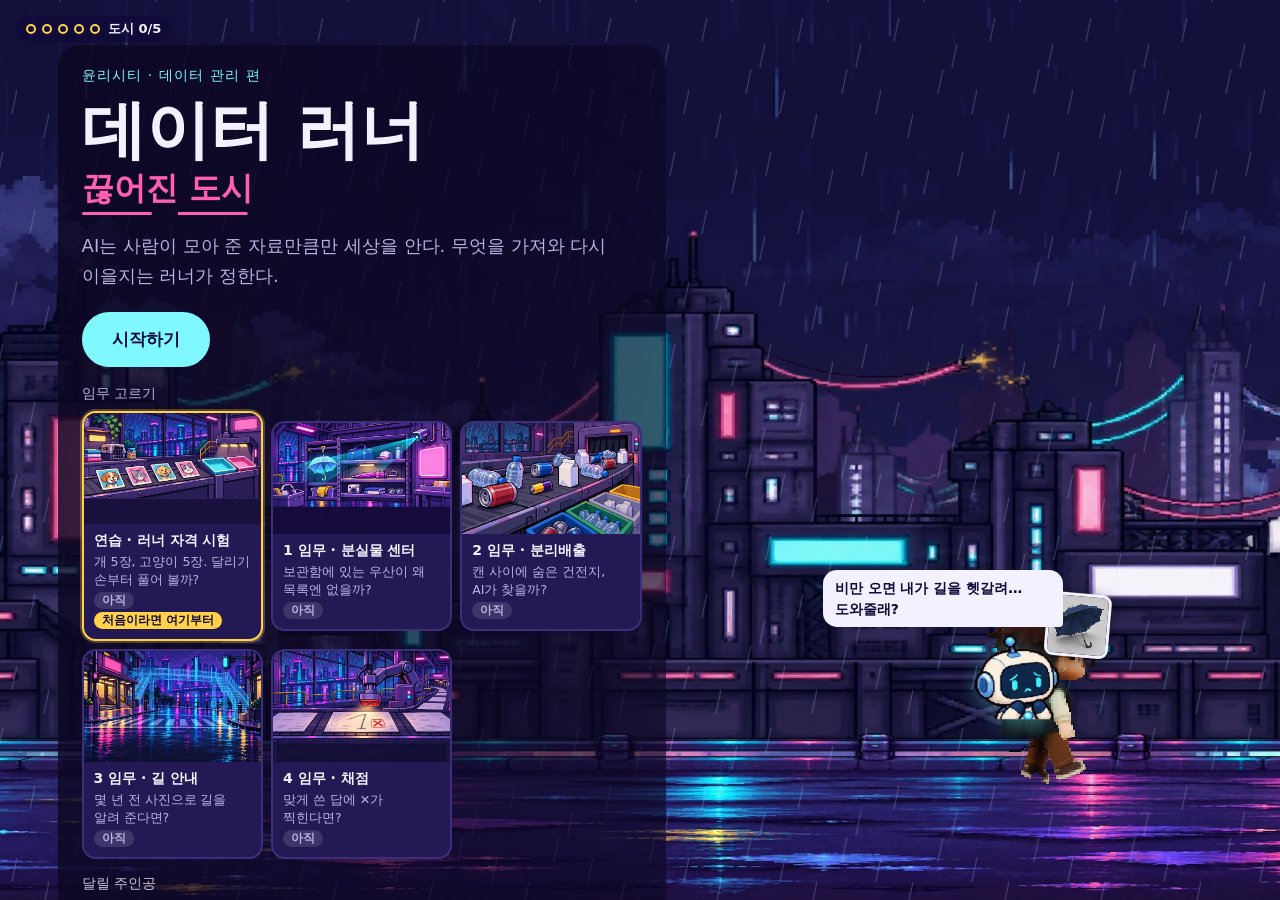
==== index.html @ 2fda1ab2 "update: 데이터 러너 4 임무를 낱말 손글씨 채점 AI로(데이터·알고리즘·인공지능·머신러닝, 최고 난이도, 무료 손글씨 글꼴 4종) Co-Authored-By: Claude " ====
<!doctype html>
<html lang="ko">
<head>
<meta charset="utf-8">
<meta name="viewport" content="width=device-width, initial-scale=1, viewport-fit=cover">
<title>데이터 러너: 끊어진 도시</title>
<meta name="description" content="AI 학습 데이터를 직접 골라 모으며 데이터 관리의 책임을 경험하는 3레인 러너 게임">
<meta property="og:type" content="website">
<meta property="og:title" content="데이터 러너: 끊어진 도시">
<meta property="og:description" content="비 오는 도시를 달리며 AI가 배울 사진을 고르고, 그 판단이 어떤 결과로 이어지는지 확인하는 러너 게임">
<meta property="og:url" content="https://jungbucks.github.io/ethicity-data/">
<meta property="og:image" content="https://jungbucks.github.io/ethicity-data/assets/title/og-image.jpg">
<meta property="og:image:width" content="1200">
<meta property="og:image:height" content="630">
<meta name="twitter:card" content="summary_large_image">
<meta name="twitter:title" content="데이터 러너: 끊어진 도시">
<meta name="twitter:image" content="https://jungbucks.github.io/ethicity-data/assets/title/og-image.jpg">
<link rel="stylesheet" href="css/hw-fonts.css">
<link rel="stylesheet" href="css/style.css">
</head>
<body>
<main id="app">
  <section id="screen-title" class="screen">
    <div id="title-scene" class="title-scene no-art" aria-hidden="true">
      <div class="tl-sky"></div>
      <div class="tl-layer tl-far"></div>
      <div class="tl-layer tl-mid"><i class="tl-spark" style="left:6.5%;top:31%"></i><i class="tl-spark" style="left:14%;top:24%"></i><i class="tl-spark" style="left:27%;top:34%"></i><i class="tl-spark" style="left:36%;top:27%"></i><i class="tl-spark" style="left:44%;top:33%"></i><i class="tl-spark" style="left:56.5%;top:31%"></i><i class="tl-spark" style="left:64%;top:24%"></i><i class="tl-spark" style="left:77%;top:34%"></i><i class="tl-spark" style="left:86%;top:27%"></i><i class="tl-spark" style="left:94%;top:33%"></i></div>
      <div class="tl-layer tl-road"></div>
      <div class="tl-rain"></div>
      <div class="tl-stage"><canvas id="title-runner" aria-hidden="true"></canvas></div>
      <div class="tl-cards"></div>
    </div>
    <div class="title-layout">
      <div class="title-wrap">
        <p class="title-kicker">윤리시티 · 데이터 관리 편</p>
        <h1>데이터 러너<span class="title-sub"><span class="title-glitch" data-text="끊어진 도시">끊어진 도시</span><i class="title-link" aria-hidden="true"></i></span></h1>
        <p class="title-lead">AI는 사람이 모아 준 자료만큼만 세상을 안다. 무엇을 가져와 다시 이을지는 러너가 정한다.</p>
        <div id="title-actions" class="actions"><button id="btn-start" class="btn btn-primary" type="button">시작하기</button></div>
        <p id="title-progress" class="title-progress" hidden></p>
        <div id="title-missions" class="title-missions" role="group" aria-label="임무 고르기"></div>
        <div id="hero-pick" class="hero-pick" role="group" aria-label="달릴 주인공"></div>
      </div>
      <div id="title-guide" class="title-guide"></div>
    </div>
  </section>
  <section id="screen-profile" class="screen" hidden></section>
  <section id="screen-story" class="screen" hidden></section>
  <section id="screen-briefing" class="screen" hidden></section>
  <section id="screen-run" class="screen" hidden>
    <div id="run-stage"></div>
    <div id="hud">
      <div id="hud-bag" class="hud-bag" aria-label="가방"><span class="hud-bag-icon" aria-hidden="true"></span><b>0/0</b></div>
      <div id="hud-hp" class="hud-hp" role="img" aria-label="HP"></div>
      <div id="hud-progress" class="hud-progress" aria-hidden="true"><i></i></div>
      <button id="btn-mute" class="hud-btn" type="button" aria-label="효과음 끄기">♪</button>
      <button id="btn-pause" class="hud-btn" type="button" aria-label="일시정지">❚❚</button>
    </div>
    <p id="run-hint" class="run-hint" hidden></p>
  </section>
  <section id="screen-inspect" class="screen" hidden></section>
  <section id="screen-supervisor" class="screen" hidden></section>
  <section id="screen-conveyor" class="screen" hidden></section>
  <section id="screen-guide" class="screen" hidden></section>
  <section id="screen-grade" class="screen" hidden></section>
  <section id="screen-result" class="screen" hidden></section>
  <section id="screen-prep" class="screen" hidden></section>
  <section id="screen-knockout" class="screen" hidden></section>
  <section id="screen-city" class="screen" hidden></section>
  <section id="screen-chapter" class="screen" hidden></section>
  <section id="screen-outro" class="screen" hidden></section>
  <div id="run-fade" class="run-fade" hidden><b role="status"></b></div>
</main>
<script src="vendor/three.min.js"></script>
<script src="js/config.js"></script>
<script src="js/rng.js"></script>
<script src="missions/cast.js"></script>
<script src="missions/tutorial.js"></script>
<script src="missions/m1.js"></script>
<script src="missions/legacy-flood.js"></script>
<script src="missions/m2.js"></script>
<script src="missions/m3.js"></script>
<script src="missions/m4.js"></script>
<script src="missions/prologue.js"></script>
<script src="js/josa.js"></script>
<script src="js/cards.js"></script>
<script src="js/privacy.js"></script>
<script src="js/judge.js"></script>
<script src="js/result-line.js"></script>
<script src="js/conveyor.js"></script>
<script src="js/showdown.js"></script>
<script src="js/stream.js"></script>
<script src="js/catch.js"></script>
<script src="js/input.js"></script>
<script src="js/cardart.js"></script>
<script src="js/save.js"></script>
<script src="js/sfx.js"></script>
<script src="js/bgm.js"></script>
<script src="assets/models/hero-onyu.js"></script>
<script src="assets/models/hero-daon.js"></script>
<script src="js/hero-model.js"></script>
<script src="js/title-scene.js"></script>
<script src="js/bridge-look.js"></script>
<script src="js/run-world.js"></script>
<script src="js/run-scenery.js"></script>
<script src="js/run-feedback.js"></script>
<script src="js/run3d.js"></script>
<script src="js/ui-story.js"></script>
<script src="js/ui-common.js"></script>
<script src="js/ui-inspect.js"></script>
<script src="js/ui-exam.js"></script>
<script src="js/ui-result.js"></script>
<script src="js/ui-conveyor.js"></script>
<script src="js/ui-guide.js"></script>
<script src="js/ui-grade.js"></script>
<script src="js/city-look.js"></script>
<script src="js/ui-city.js"></script>
<script src="js/ui-chapter.js"></script>
<script src="js/ui-shell.js"></script>
<script src="js/app.js"></script>
</body>
</html>
---- css/hw-fonts.css ----
/*
 * 4 임무 손글씨 글꼴 — 낱말(데이터·알고리즘·인공지능·머신러닝)과 영문 글자만 남긴 부분 글꼴(woff2, base64).
 * file://로 더블클릭해 열어도 읽히도록 글꼴 파일을 따로 두지 않고 여기에 넣었다. 라이선스: assets/fonts/OFL.txt
 * 남긴 글자: 데이터알고리즘인공지능머신러닝 datAI
 * 만드는 법: 저장소 밖 임시 폴더에서 npm subset-font(README "글꼴" 참고). 원본 글꼴 파일은 저장소에 두지 않는다.
 */
/* Poor Story (YoonDesign Inc., SIL OFL 1.1) — 반듯한 글씨 */
@font-face { font-family: 'HW Neat'; font-style: normal; font-weight: 400; font-display: block; src: url([data-uri]) format('woff2'); }
/* Gamja Flower (YoonDesign Inc., SIL OFL 1.1) — 둥근 아이 글씨 */
@font-face { font-family: 'HW Round'; font-style: normal; font-weight: 400; font-display: block; src: url([data-uri]) format('woff2'); }
/* East Sea Dokdo (YoonDesign Inc., SIL OFL 1.1) — 흘림 */
@font-face { font-family: 'HW Quick'; font-style: normal; font-weight: 400; font-display: block; src: url([data-uri]) format('woff2'); }
/* Dokdo (FONTRIX, SIL OFL 1.1) — 아주 흘린 굵은 글씨 */
@font-face { font-family: 'HW Bold'; font-style: normal; font-weight: 400; font-display: block; src: url([data-uri]) format('woff2'); }
---- css/style.css ----
/* 데이터 세계 — 밝은 네온 레트로(남보라 바탕 · 시안/분홍 네온). 외부 폰트 없음(file:// 오프라인). */
:root {
  --bg: #120c2e;
  --bg-2: #1c1446;
  --panel: #231a55;
  --line: #3b2f7a;
  --ink: #f4f1ff;
  --ink-2: #b9b2e0;
  --cyan: #7ff9ff;
  --pink: #ff5fb0;
  --yellow: #ffd24a;
  --danger: #ff5f6d;
  --ok: #5be3a1;
  --r: 14px;
  --font: "Pretendard", "Apple SD Gothic Neo", "Malgun Gothic", "Noto Sans KR", system-ui, sans-serif;
}
* { box-sizing: border-box; }
html, body { margin: 0; height: 100%; overscroll-behavior: none; background: var(--bg); color: var(--ink); font-family: var(--font); }
body { overflow: hidden; word-break: keep-all; }
#app { position: fixed; inset: 0; }
.screen { position: absolute; inset: 0; overflow: auto; }
.screen[hidden] { display: none !important; }

.btn { font: inherit; font-weight: 700; font-size: 17px; border-radius: 999px; padding: 14px 28px; border: 2px solid var(--cyan); background: transparent; color: var(--ink); cursor: pointer; }
.btn:focus-visible { outline: 3px solid var(--yellow); outline-offset: 3px; }
.btn-primary { background: var(--cyan); color: #10093a; border-color: var(--cyan); }
.btn:disabled { opacity: .4; cursor: not-allowed; }

/* 타이틀 */
#screen-title { display: grid; place-items: center; background:
  linear-gradient(180deg, #2a1a6e 0%, var(--bg) 60%),
  var(--bg); }
.title-wrap { max-width: 34rem; padding: 32px 20px; }
.title-kicker { color: var(--cyan); letter-spacing: .08em; font-size: 14px; margin: 0 0 12px; }
.title-wrap h1 { font-size: clamp(40px, 9vw, 64px); line-height: 1.05; margin: 0 0 16px; }
.title-wrap h1 span { display: block; font-size: .5em; color: var(--pink); margin-top: 8px; }
.title-lead { color: var(--ink-2); font-size: 18px; line-height: 1.7; margin: 0 0 32px; }

/* 달리기 */
#screen-run { overflow: hidden; background: var(--bg); touch-action: none; }
#run-stage { position: absolute; inset: 0; touch-action: none; background:
  radial-gradient(ellipse 60% 30% at 50% 42%, rgba(255,95,176,.45), transparent 70%),
  linear-gradient(180deg, #0d0828 0%, #2a1a6e 40%, #120c2e 60%); }
#run-stage canvas { display: block; width: 100%; height: 100%; }
/* 빛의 다리(js/run-world.js): 캔버스 뒤 CSS 층 — 하늘·지평선 도시(밑변 = --rw-horizon)·색조·비. 지평선 아래 = 다리 아래 도시의 어둠(바탕) */
#run-stage.rw-on { isolation: isolate; --rw-horizon: 40%; }
#run-stage.rw-on.rw-night { background: linear-gradient(180deg, #120c2e 0%, #1a1040 40%, #0e0926 62%, #0a071c 100%); }
#run-stage.rw-on.rw-day { background: linear-gradient(180deg, #8fc8e8 0%, #cfe4ef 40%, #a9bccb 62%, #7d8fa3 100%); }
.rw-layer { position: absolute; left: 0; z-index: -1; pointer-events: none; }
.rw-layer[hidden] { display: none; }
.rw-sky { top: 0; right: 0; height: calc(var(--rw-horizon) + 2px); background: center bottom / cover no-repeat; }
.rw-far, .rw-mid { width: 400%; background-repeat: repeat-x; background-size: auto 100%; will-change: transform; }
.rw-far { top: calc(var(--rw-horizon) - 30vh); height: 30vh; opacity: .85; }
.rw-mid { top: calc(var(--rw-horizon) - 27vh); height: 27vh; }
.rw-tint { inset: 0; }
.rw-rain { inset: -192px 0 0 -96px; animation: rw-rain .5s linear infinite; background-image: url("data:image/svg+xml,%3Csvg xmlns='http://www.w3.org/2000/svg' width='96' height='192'%3E%3Cg stroke='%23bcd4ff' stroke-opacity='.22' stroke-width='1.2'%3E%3Cpath d='M12 8l-5 24M44 66l-5 24M74 26l-5 24M88 118l-5 24M26 138l-5 24M58 162l-5 24M6 92l-5 24'/%3E%3C/g%3E%3C/svg%3E"); }
@keyframes rw-rain { to { transform: translate(-48px, 192px); } }
.rw-still .rw-rain { animation: none; }
@media (prefers-reduced-motion: reduce) { .rw-rain { animation: none; } }
#hud { position: absolute; left: 16px; right: 16px; top: 16px; display: flex; gap: 12px; align-items: center; pointer-events: none; }
.hud-bag { pointer-events: none; display: flex; align-items: center; gap: 8px; background: rgba(18,12,46,.7); border: 2px solid var(--cyan); border-radius: 999px; padding: 6px 14px; font-size: 20px; }
.hud-bag-icon { width: 20px; height: 18px; border: 3px solid var(--cyan); border-radius: 4px 4px 7px 7px; }
.hud-bag.full { border-color: var(--pink); }
.hud-bag.bump { animation: bump .25s ease-out; }
@keyframes bump { 40% { transform: scale(1.18); } }
.hud-progress { flex: 1; height: 8px; border-radius: 4px; background: rgba(255,255,255,.15); overflow: hidden; }
.hud-progress i { display: block; height: 100%; width: 0; background: var(--cyan); }
.hud-btn { pointer-events: auto; font: inherit; font-size: 18px; width: 40px; height: 40px; border-radius: 50%; border: 2px solid var(--ink-2); background: rgba(18,12,46,.7); color: var(--ink); cursor: pointer; }
.hud-btn[aria-pressed="true"] { opacity: .5; text-decoration: line-through; }
/* 일시정지 메뉴의 배경음악 켬/끔(js/bgm.js) */
.opt-toggle { display: flex; align-items: center; gap: 10px; min-height: 44px; margin: 4px 0 8px; cursor: pointer; font-weight: 600; }
.opt-toggle input { width: 22px; height: 22px; margin: 0; accent-color: var(--cyan); cursor: pointer; }
.run-hint { position: absolute; left: 50%; bottom: 24px; transform: translateX(-50%); margin: 0; background: rgba(18,12,46,.8); border: 1px solid var(--line); border-radius: 999px; padding: 10px 18px; font-size: 16px; white-space: nowrap; }

@media (prefers-reduced-motion: reduce) { .hud-bag.bump { animation: none; } }

/* 공통 페이지(브리핑·검수·결과·마무리) */
.screen:not(#screen-run):not(#screen-title) { background: linear-gradient(180deg, #1c1446 0%, var(--bg) 70%); }
.page { max-width: 46rem; margin: 0 auto; padding: 32px 16px 48px; line-height: 1.7; }
.page h2 { font-size: 22px; margin: 32px 0 16px; }
.kicker { color: var(--cyan); font-size: 14px; letter-spacing: .06em; margin: 0 0 16px; }
.lead { font-size: 18px; color: var(--ink); }
.note { color: var(--ink-2); font-size: 16px; }
.missing { border-left: 3px solid var(--pink); padding: 4px 0 4px 12px; margin: 12px 0; color: var(--ink); }
.actions { display: flex; gap: 12px; flex-wrap: wrap; margin-top: 32px; }
.btn-ghost { border-color: var(--line); color: var(--ink-2); padding: 10px 18px; font-size: 15px; }
.portrait { flex: none; }
.line { display: flex; gap: 12px; align-items: flex-start; margin: 16px 0; }
.line-body b { font-size: 15px; }
.line-body p { margin: 2px 0 0; font-size: 17px; }

/* 대화창 */
#screen-story { display: flex; align-items: flex-end; justify-content: center; padding: 16px; }
.skip { position: absolute; top: 16px; right: 16px; }
.dialog { width: 100%; max-width: 44rem; display: flex; gap: 16px; align-items: flex-start; background: var(--panel); border: 2px solid var(--line); border-radius: 22px; padding: 20px; margin-bottom: 8vh; cursor: pointer; }
.dialog-body { flex: 1; min-width: 0; }
.dialog-name { font-size: 16px; }
.dialog-text { font-size: 19px; line-height: 1.7; margin: 4px 0 8px; }
.dialog-hint { font-size: 13px; color: var(--ink-2); }
/* 대화 장면 그림(대사 줄 bg) — 인물이 오른쪽에 있는 그림 기준: 오른쪽을 남기고 잘라 폰에서도 인물이 보인다.
   넓은 화면에선 대화창을 그림의 빈 왼쪽으로 */
.story-bg { position: absolute; inset: 0; width: 100%; height: 100%; object-fit: cover; object-position: 90% 50%; opacity: 0; transition: opacity .6s ease; pointer-events: none; }
.story-bg.on { opacity: 1; }
#screen-story.has-bg .dialog { position: relative; z-index: 1; box-shadow: 0 8px 28px rgba(0, 0, 0, .45); }
#screen-story .skip { z-index: 2; }
#screen-story.has-bg .skip { background: rgba(16, 9, 58, .78); }
@media (min-width: 900px) { #screen-story.has-bg { justify-content: flex-start; } #screen-story.has-bg .dialog { max-width: min(44rem, 42vw); margin-left: 2vw; } }
@media (prefers-reduced-motion: reduce) { .story-bg { transition: none; } }

/* 브리핑 장면 */
.brief-scenes { display: grid; grid-template-columns: repeat(auto-fill, minmax(min(100%, 200px), 1fr)); gap: 16px; align-items: start; }
.brief-scene { margin: 0; background: var(--panel); border-radius: var(--r); padding: 8px; }
.brief-scene img { display: block; width: 100%; border-radius: 6px; }
/* 4 임무 브리핑 답안 샘플(낱말판) — 375px에서 2×2, 넓으면 4칸 */
.brief-samples { display: grid; grid-template-columns: repeat(4, minmax(0, 1fr)); gap: 10px; }
.brief-sample { margin: 0; }
.brief-sample img { display: block; width: 100%; aspect-ratio: 1; border-radius: 8px; }
.brief-sample figcaption { font-size: 14px; text-align: center; padding-top: 4px; color: var(--muted, #c9c3e8); }
@media (max-width: 640px) { .brief-samples { grid-template-columns: repeat(2, minmax(0, 1fr)); } }
.brief-scene figcaption { font-size: 16px; padding: 8px 4px 2px; }
.brief-scene[data-emphasis="low"] { opacity: .72; transform: scale(.88); transform-origin: top left; }
.brief-scene[data-emphasis="low"] figcaption { font-size: 14px; color: var(--ink-2); }

.result-art { display: block; width: 100%; max-width: 30rem; border-radius: var(--r); }

/* 검수 · 보충 준비 */
.notice { background: rgba(255,95,176,.14); border: 1px solid var(--pink); border-radius: 12px; padding: 10px 14px; }
.notice[hidden] { display: none; }
.bag-grid[hidden] { display: none; }
.btn-prep-all { margin: 12px 0; }
.notice.notice-ok { background: rgba(91,227,161,.12); border-color: var(--ok); } /* 보충 출발 가능(플레이테스트 7) */
.bag-grid { display: grid; grid-template-columns: repeat(auto-fill, minmax(96px, 1fr)); gap: 10px; }
.bag-card { position: relative; background: var(--panel); border: 2px solid var(--line); border-radius: 12px; padding: 6px; }
.bag-card.ambiguous { border-color: var(--pink); }
.bag-card.undecided { box-shadow: 0 0 0 3px rgba(255,95,176,.35); }
.bag-open { display: block; width: 100%; padding: 0; border: 0; background: none; color: inherit; font: inherit; cursor: pointer; }
.bag-open > img { display: block; width: 100%; image-rendering: pixelated; border-radius: 6px; }
.bag-icons { display: flex; gap: 4px; margin-top: 4px; }
.bag-icons img { width: 22px; height: 22px; }
.bag-state { display: block; font-size: 12px; color: var(--pink); margin-top: 2px; }
.btn-remove { margin-top: 6px; width: 100%; font: inherit; font-size: 13px; padding: 4px; border-radius: 8px; border: 1px solid var(--line); background: transparent; color: var(--ink-2); cursor: pointer; }
.btn-remove:hover { color: var(--ink); border-color: var(--ink-2); }
.scene-sum { margin: 0 0 16px; }
.scene-sum h3 { font-size: 16px; margin: 0 0 8px; color: var(--ink-2); }
.scene-thumbs { display: flex; flex-wrap: wrap; gap: 4px; min-height: 40px; }
.scene-thumbs img { width: 40px; height: 40px; image-rendering: pixelated; border-radius: 4px; }
.scene-thumbs .empty { color: var(--ink-2); font-size: 14px; }
.zoom { position: fixed; inset: 0; z-index: 10; background: rgba(8,5,24,.8); display: grid; place-items: center; padding: 16px; overflow: auto; }
.zoom-panel { background: var(--bg-2); border: 2px solid var(--cyan); border-radius: 20px; padding: 16px; width: min(100%, 40rem); max-height: 100%; overflow: auto; }
.zoom-art { display: block; width: 100%; max-width: 22rem; border-radius: 10px; margin: 10px auto 0; } /* 가운데(플레이테스트 5) */
.zoom-head { display: flex; align-items: center; justify-content: space-between; gap: 10px; }
.zoom-head .zoom-label { margin: 0; min-width: 0; }
.zoom-close { flex: none; }
.zoom-panel h3 { font-size: 16px; margin: 16px 0 8px; }
.clues { display: grid; grid-template-columns: repeat(auto-fill, minmax(140px, 1fr)); gap: 10px; }
.clue { margin: 0; }
.clue img { display: block; width: 100%; border-radius: 8px; }
.clue figcaption { font-size: 14px; margin-top: 4px; }
.labels { display: flex; flex-wrap: wrap; gap: 8px; }
.btn-label { padding: 8px 14px; font-size: 15px; border-color: var(--line); }
.btn-label[aria-pressed="true"] { background: var(--pink); border-color: var(--pink); color: #10093a; }
.page-center { min-height: 100%; display: flex; flex-direction: column; justify-content: center; }
.failed { padding-left: 20px; }

/* 결과 */
.chip { display: inline-block; border-radius: 999px; padding: 4px 14px; font-weight: 700; font-size: 15px; margin: 16px 0 0; }
.chip-ok { background: var(--ok); color: #0b2a1c; }
.chip-warn { background: #ff9f5a; color: #3a1a00; }
.chip-danger { background: var(--danger); color: #2a0008; }

/* 프롤로그: 러너 프로필 + 독백 */
.prologue { min-height: 100%; display: flex; flex-direction: column; justify-content: center; padding-top: 72px; }
.profile-card { display: flex; gap: 20px; align-items: center; background: var(--panel); border: 2px solid var(--yellow); border-radius: 24px; padding: 20px; }
.profile-body .kicker { margin-bottom: 8px; color: var(--yellow); }
.profile-body dl { margin: 0; font-size: 16px; }
.profile-row { display: grid; grid-template-columns: 7em 1fr; gap: 12px; padding: 2px 0; }
.profile-body dt { color: var(--ink-2); }
.profile-body dd { margin: 0; font-weight: 700; }
.mono { margin-top: 28px; cursor: pointer; min-height: 12rem; }
.mono-line { font-size: 20px; font-style: italic; line-height: 1.7; margin: 0 0 10px; animation: mono-in .45s ease-out; }
.mono-line.past { color: var(--ink-2); font-size: 17px; }
@keyframes mono-in { from { opacity: 0; transform: translateY(8px); } }
@media (prefers-reduced-motion: reduce) { .mono-line { animation: none; } }
@media (max-width: 420px) { .profile-card { flex-direction: column; align-items: flex-start; } }

/* HP 하트(불꽃) */
.hud-hp { display: flex; gap: 4px; }
.hud-hp .heart { width: 22px; height: 20px; background: rgba(255,255,255,.18);
  clip-path: path('M11 19 L2 9.5 A5 5 0 0 1 11 3.5 A5 5 0 0 1 20 9.5 Z'); }
.hud-hp .heart.on { background: var(--pink); }

/* ---------- P2·P3·P4: 카드 라벨·개수·도움말·일시정지·되돌리기 ---------- */
.bag-label { display: block; font-size: 12px; line-height: 1.35; color: var(--ink); margin-top: 3px; word-break: keep-all; }
.badge-new { position: absolute; top: 4px; left: 4px; font-size: 11px; font-weight: 800; padding: 1px 6px; border-radius: 999px; background: var(--yellow); color: #10093a; }
.bag-card.is-new { border-color: var(--yellow); }
.combo-list, .kind-list, .legend { list-style: none; padding: 0; margin: 0 0 8px; display: grid; gap: 6px; }
.combo, .kind { display: flex; align-items: center; gap: 8px; flex-wrap: wrap; font-size: 14px; }
.combo .bag-icons, .kind .bag-icons, .legend .bag-icons { margin: 0; }
.combo-count { margin-left: auto; font-variant-numeric: tabular-nums; }
.combo.short .combo-count { color: var(--pink); }
.kind .btn-small { margin-left: 4px; }
.missing-count { margin: -4px 0 10px; font-size: 14px; color: var(--ink-2); font-variant-numeric: tabular-nums; }
.legend { display: flex; flex-wrap: wrap; gap: 6px 14px; margin: 16px 0 4px; }
.legend li { display: inline-flex; align-items: center; gap: 4px; font-size: 14px; color: var(--ink-2); }
.legend-note { margin-top: 4px; }
.zoom-label { display: flex; align-items: center; gap: 8px; margin: 8px 0 0; font-weight: 700; }
.btn-small { font-size: 13px; padding: 4px 12px; border-width: 1px; }
.btn-help { position: absolute; top: 16px; right: 16px; width: 40px; height: 40px; padding: 0; z-index: 2; font-weight: 800; }
.modal { border: 2px solid var(--cyan); border-radius: 20px; background: var(--bg-2); color: var(--ink); padding: 0; width: min(92vw, 34rem); max-height: 88vh; }
.modal::backdrop { background: rgba(8,5,24,.75); }
.modal-body { padding: 20px; overflow: auto; }
.modal-body h2 { margin: 0 0 8px; font-size: 20px; }
.modal-body h2:focus { outline: none; }
.modal-body h3 { font-size: 15px; margin: 14px 0 4px; color: var(--cyan); }
.modal-body p { margin: 0 0 6px; line-height: 1.55; }
.modal .actions { margin-top: 18px; }
.toast { position: fixed; left: 50%; bottom: 20px; transform: translateX(-50%); z-index: 20; display: flex; align-items: center; gap: 10px; flex-wrap: wrap; max-width: calc(100vw - 32px);
  background: var(--panel); border: 2px solid var(--yellow); border-radius: 14px; padding: 10px 14px; box-shadow: 0 6px 24px rgba(0,0,0,.4); }
#title-actions { justify-content: center; }

/* 타이틀: 달릴 주인공 고르기(온유·다온) */
.hero-pick { display: flex; gap: 8px; align-items: center; justify-content: center; margin-top: 14px; }
.hero-pick-label { font-size: 14px; opacity: 0.8; margin-right: 4px; }
.hero-chip { min-height: 40px; padding: 6px 16px; border-radius: 999px; border: 2px solid rgba(255, 255, 255, 0.35); background: transparent; color: inherit; font: inherit; font-weight: 700; cursor: pointer; }
.hero-chip::before { content: ''; display: inline-block; width: 10px; height: 10px; border-radius: 50%; margin-right: 8px; vertical-align: middle; }
.hero-onyu::before { background: #2f5d55; }
.hero-daon::before { background: #a98bd0; }
.hero-chip[aria-pressed="true"] { border-color: #ffd24a; background: rgba(255, 210, 74, 0.16); }
.hero-chip:focus-visible { outline: 3px solid #7ff9ff; outline-offset: 2px; }
.run-feedback { position: absolute; inset: 0; pointer-events: none; overflow: hidden; }
.run-card { position: absolute; transform: translateX(-50%); padding: 5px; border: 3px solid var(--card-color); border-radius: 9px; background: #111c2b; box-shadow: 0 3px 10px #0008; color: #fff; }
.run-card[hidden], .catch-notice[hidden] { display: none; }
.run-card img { display: block; width: 100%; aspect-ratio: 1; image-rendering: auto; border-radius: 3px; }
.run-card-label { display: block; text-align: center; font-size: 15px; line-height: 1.35; font-weight: 700; padding: 6px 0 2px; word-break: keep-all; }
.catch-badge { display: none; position: absolute; bottom: -30px; left: 50%; transform: translateX(-50%); padding: 3px 14px; border-radius: 5px; background: #fff; color: #122b35; font-size: 17px; white-space: nowrap; }
.catch-active { box-shadow: 0 0 0 3px #fff, 0 0 24px var(--card-color); }
.catch-active .catch-badge { display: block; }
.caught-flight { z-index: 500 !important; }
.caught-flight .catch-badge { display: none; }
.catch-notice { position: absolute; left: 20px; top: 72px; max-width: calc(100% - 40px); padding: 7px 12px; background: #112633ed; color: white; border-radius: 6px; font-size: 16px; z-index: 501; }
.hud-bag.empty-grab { animation: empty-grab .2s ease-out; }
@keyframes empty-grab { 25% { transform: translateX(-4px); } 75% { transform: translateX(4px); } }
@media (prefers-reduced-motion: reduce) { .hud-bag.empty-grab { animation: none; outline: 2px solid white; } }
.fire-warning { position: absolute; z-index: 480; transform: translateX(-50%); padding: 6px 20px; background: #b91f34; color: white; border: 2px solid #ffe4df; border-radius: 4px; font-size: 20px; }
.damage-flash { position: absolute; inset: 0; z-index: 490; box-shadow: inset 0 0 80px 20px #f52f4c99; }
.damage-flash b { position: absolute; bottom: 100px; left: 50%; transform: translateX(-50%); background: #9a1830; color: white; padding: 8px 18px; border-radius: 5px; }
.fire-warning[hidden], .damage-flash[hidden] { display: none; }
.run-hint { max-width: calc(100% - 32px); white-space: normal; text-align: center; word-break: keep-all; }
.hud-progress.zone-progress { display: grid; grid-template-columns: repeat(4, minmax(0, 1fr)); height: auto; gap: 4px; overflow: visible; background: none; }
.zone-cell { min-width: 0; padding: 6px 5px; border: 1px solid #6f889b; border-radius: 5px; background: linear-gradient(90deg, #306477 var(--zone-progress), #152636ed var(--zone-progress)); color: #fff; font-size: 12px; line-height: 1.4; }
.zone-cell span, .zone-count { display: block; }
.zone-count { font-size: 14px; }
.zone-cell.current { border-color: #b8fbff; outline: 1px solid #b8fbff; }
.zone-sign { position: absolute; z-index: 510; top: 96px; left: 50%; transform: translateX(-50%); max-width: calc(100% - 32px); padding: 10px 18px; background: #102636ed; border-left: 4px solid #92d6dd; border-radius: 4px; color: #fff; font-size: 18px; word-break: keep-all; }
.zone-sign[hidden] { display: none; }
@media (max-width: 650px) {
  #hud { flex-wrap: wrap; gap: 8px; }
  #hud-progress.zone-progress { order: 5; flex-basis: 100%; }
  #hud-hp { flex: 1; }
  .zone-cell { font-size: 11px; }
  .zone-sign { top: 150px; font-size: 15px; }
  .catch-notice { top: 135px; font-size: 14px; }
}
.character-portrait { display: inline-block; flex: none; overflow: hidden; vertical-align: middle; }
.character-portrait img { display: block; width: 400%; max-width: none; height: 100%; image-rendering: auto; }
.hero-pick { flex-wrap: wrap; justify-content: flex-start; align-items: flex-end; gap: 8px; }
.hero-pick-label { flex-basis: 100%; }
.hero-chip { display: flex; flex-direction: column; align-items: center; gap: 4px; border-radius: 12px; padding: 8px; }
.hero-chip::before { display: none; }
.hero-companion { display: flex; flex-direction: column; align-items: center; gap: 4px; padding: 10px 8px; font-size: 15px; color: var(--ink-2); }

/* ---------- 2 임무: 이름표 고치기 ---------- */
.bag-card.fixed { border-color: var(--cyan); }
.bag-fixed { position: absolute; top: 4px; right: 4px; font-size: 11px; font-weight: 800; padding: 1px 6px; border-radius: 999px; background: var(--cyan); color: #10093a; }
.relabel .btn-label { display: inline-flex; align-items: center; gap: 6px; padding: 6px 12px 6px 8px; }
.relabel .bag-icons { margin: 0; }
.relabel .bag-icons img { width: 18px; height: 18px; }

/* ---------- 2 임무: 컨베이어 실제 분류 ---------- */
.page-wide { max-width: 64rem; }
.cv-stage { position: relative; background: #1b1640; border: 2px solid var(--line); border-radius: 18px; padding: 14px; margin: 12px 0; }
.cv-line { position: relative; padding-top: 44px; }
.cv-belt { position: relative; height: 96px; border-radius: 10px; display: flex; align-items: center; justify-content: center;
  background: repeating-linear-gradient(90deg, #24262f 0 22px, #343744 22px 26px); background-size: 52px 100%; box-shadow: inset 0 -6px 0 #15161c; }
.cv-belt.run { animation: cv-belt .5s linear infinite; }
@keyframes cv-belt { to { background-position: 52px 0; } }
.cv-claw { position: absolute; top: 0; left: 50%; width: 44px; height: 44px; transform: translateX(-50%); transition: transform .2s ease; z-index: 2; }
.cv-claw i { position: absolute; left: 19px; top: -14px; width: 6px; height: 34px; background: #9aa0ad; }
.cv-claw b { position: absolute; top: 18px; width: 8px; height: 22px; background: #c9ced6; border-radius: 0 0 4px 4px; }
.cv-claw b:first-of-type { left: 6px; transform: rotate(12deg); }
.cv-claw b:last-of-type { right: 6px; transform: rotate(-12deg); }
.cv-claw.grab { transform: translateX(-50%) translateY(26px); }
.cv-item { width: 76px; height: 76px; border-radius: 10px; border: 3px solid transparent; background: #f3e6d3; transform-origin: top left; flex: none; }
.cv-item img { display: block; width: 100%; height: 100%; border-radius: 7px; }
.cv-belt .cv-item { animation: cv-in var(--cv-in, 400ms) ease-out both; }
@keyframes cv-in { from { transform: translateX(-30vw); opacity: .2; } }
.cv-item.ok { border-color: var(--ok, #5be3a1); }
.cv-item.bad { border-color: var(--danger, #ff5f6d); box-shadow: 0 0 0 3px rgba(255,95,109,.35); }
.cv-bins { display: grid; grid-template-columns: repeat(7, minmax(0, 1fr)); gap: 8px; margin-top: 22px; }
.cv-bin { background: var(--bin); border-radius: 8px 8px 14px 14px; padding: 6px 4px 8px; min-height: 132px; display: flex; flex-direction: column; align-items: center; }
.cv-bin-head { display: flex; flex-direction: column; align-items: center; gap: 2px; font-size: 13px; font-weight: 800; color: #10093a;
  background: rgba(255,255,255,.88); border-radius: 10px; padding: 3px 6px; text-align: center; word-break: keep-all; line-height: 1.25; width: 100%; }
.cv-bin-head .bag-icons { margin: 0; }
.cv-bin-items { display: flex; flex-wrap: wrap; gap: 4px; justify-content: center; margin-top: 6px; }
.cv-bin-items .cv-item { width: 42px; height: 42px; border-width: 2px; border-radius: 7px; }
.cv-bin-items .cv-item img { border-radius: 5px; }
.cv-status { min-height: 1.7em; font-weight: 700; color: var(--ink); margin: 4px 0; }
.cv-stop { position: absolute; inset: 0; z-index: 3; background: rgba(40,4,14,.86); border-radius: 16px; display: grid; place-items: center; padding: 12px; overflow: auto; }
.cv-stop[hidden] { display: none; }
.cv-stop-panel { display: flex; gap: 16px; align-items: center; flex-wrap: wrap; justify-content: center; max-width: 44rem; }
.cv-stop-art { width: min(240px, 60vw); border-radius: 12px; border: 3px solid var(--danger, #ff5f6d); }
.cv-stop-body { flex: 1 1 16rem; }
.cv-stop-body .line { margin: 8px 0; }
.cv-end[hidden] { display: none; }
.result-wrong h3 { font-size: 15px; margin: 16px 0 6px; color: var(--ink-2); }
.result-wrong-row { display: flex; flex-wrap: wrap; gap: 10px; }
.result-wrong figure { margin: 0; width: 96px; font-size: 12px; color: var(--ink-2); text-align: center; word-break: keep-all; }
.result-wrong img { width: 96px; height: 96px; border-radius: 8px; border: 3px solid var(--danger, #ff5f6d); display: block; }
@media (max-width: 640px) {
  .cv-bins { grid-template-columns: repeat(4, minmax(0, 1fr)); gap: 6px; }
  .cv-bin { min-height: 100px; }
  .cv-bin-head { font-size: 11px; }
  .cv-belt { height: 80px; }
  .cv-item { width: 64px; height: 64px; }
  .cv-bin-items .cv-item { width: 34px; height: 34px; }
}
@media (prefers-reduced-motion: reduce) { .cv-belt.run, .cv-belt .cv-item { animation: none; } .cv-claw { transition: none; } }

/* ---------- 타이틀: 임무 고르기 ---------- */
.title-missions { display: flex; flex-wrap: wrap; gap: 8px; align-items: center; margin-top: 16px; }
.title-missions-label { font-size: 14px; color: var(--ink-2); margin-right: 4px; }

/* ---------- 보충 준비: 오염 안내·종류별 사진 고르기 ---------- */
.prep-contam { margin: 4px 0 0; font-size: 14px; color: var(--pink); }
.kind-pick { flex-basis: 100%; display: flex; flex-wrap: wrap; gap: 6px; padding: 6px 0 4px 28px; }
.kind-pick-card { padding: 0; border: 2px solid var(--line); border-radius: 8px; background: none; cursor: pointer; width: 56px; height: 56px; }
.kind-pick-card:hover, .kind-pick-card:focus-visible { border-color: var(--pink); }
.kind-pick-card img { display: block; width: 100%; height: 100%; image-rendering: pixelated; border-radius: 6px; }

/* ---------- 결과·컨베이어: 이름표는 맞게 고쳤지만 개수 부족 ---------- */
.fixed-note, .cv-note { color: var(--yellow); }
.cv-note { margin: 4px 0; font-size: 15px; }

/* ---------- 3 임무: 도시 변경 기록·촬영 날짜·길 안내 시연 ---------- */
.change-log { background: var(--panel); border: 2px solid var(--line); border-radius: 14px; padding: 10px 14px; margin: 12px 0; }
.change-log h3 { font-size: 15px; margin: 0 0 6px; color: var(--cyan); }
.change-log-list { list-style: none; margin: 0; padding: 0; display: grid; gap: 4px; }
.change-log-list li { display: flex; flex-wrap: wrap; align-items: center; gap: 6px; font-size: 14px; }
.change-log-list .bag-icons { margin: 0; }
.zoom-date { margin: 8px 0 0; font-weight: 700; color: var(--yellow); }
.zoom-log { margin: 2px 0 0; font-size: 14px; color: var(--ink-2); }
.gd-stage { position: relative; min-height: 260px; }
.gd-list { list-style: none; margin: 12px 0; padding: 0; display: grid; gap: 10px; }
.gd-item { display: grid; grid-template-columns: 96px 1fr; gap: 12px; align-items: center; background: var(--panel); border: 3px solid var(--line); border-radius: 14px; padding: 8px; animation: gd-in .25s ease-out both; }
.gd-item.ok { border-color: var(--ok); }
.gd-item.bad { border-color: var(--danger); }
.gd-art { width: 96px; height: 96px; border-radius: 10px; display: block; }
.gd-q { margin: 0; font-weight: 700; }
.gd-a { margin: 4px 0 0; }
.gd-note { margin: 2px 0 0; font-size: 14px; color: var(--pink); }
@keyframes gd-in { from { opacity: 0; transform: translateY(8px); } }
@media (prefers-reduced-motion: reduce) { .gd-item { animation: none; } }
@media (max-width: 640px) { .gd-item { grid-template-columns: 64px 1fr; } .gd-art { width: 64px; height: 64px; } }
.result-wrong-list { margin: 0; padding-left: 18px; font-size: 14px; color: var(--ink-2); }
#gd-stop { align-content: end; padding-bottom: 16px; }

/* ---------- 사소한 문제 9가지 ---------- */
.mono-line.done { animation: none; }
#screen-story, #screen-profile { cursor: pointer; }
.outro-summary { margin: 12px 0 0; padding-left: 18px; color: var(--ink-2); }
.combo-shared { font-size: 12px; color: var(--ink-2); margin-left: 4px; }

/* ---------- 시작 화면 다시 꾸미기(DR.TitleScene) ---------- */
#screen-title { display: block; place-items: normal; overflow-x: hidden; overflow-y: auto; }
.title-scene { position: absolute; inset: 0; overflow: hidden; pointer-events: none; z-index: 0; container-type: size; }
.title-scene > div { position: absolute; }
.tl-sky { inset: 0; background: url(../assets/title/bg-sky.webp) center / cover no-repeat; }
.tl-layer { left: 0; bottom: 0; width: 600%; width: calc(100% + 64cqh * 3.6 + 8px); background-repeat: repeat-x; background-size: auto 100%; background-position: 0 0; will-change: transform; }
.tl-far { height: 62%; bottom: 20%; background-image: url(../assets/title/bg-far.webp); opacity: .9; }
.tl-mid { height: 64%; bottom: 14%; background-image: url(../assets/title/bg-mid.webp); }
.tl-road { height: 30%; bottom: 0; width: calc(100% + 30cqh * 7.2 + 8px); background-image: url(../assets/title/bg-road.webp); }
.tl-rain { inset: -192px 0 0 -96px; will-change: transform; background-image: url("data:image/svg+xml,%3Csvg xmlns='http://www.w3.org/2000/svg' width='96' height='192'%3E%3Cg stroke='%23bcd4ff' stroke-opacity='.26' stroke-width='1.2'%3E%3Cpath d='M12 8l-5 24M44 66l-5 24M74 26l-5 24M88 118l-5 24M26 138l-5 24M58 162l-5 24M6 92l-5 24'/%3E%3C/g%3E%3C/svg%3E"); }
.tl-spark { position: absolute; width: 10px; height: 10px; margin: -5px 0 0 -5px; border-radius: 50%; background: #fff; box-shadow: 0 0 10px 4px #7ff9ff, 0 0 18px 8px rgba(255,95,176,.55); opacity: 0; transition: opacity .2s; }
.tl-spark.on { opacity: 1; }
.tl-stage { right: 9%; bottom: 7%; width: clamp(170px, 19vw, 270px); aspect-ratio: 4 / 5; }
.tl-stage canvas { width: 100%; height: 100%; display: block; image-rendering: pixelated; }
.tl-cards { inset: 0; }
.tl-card { position: absolute; left: 0; top: 0; width: 64px; height: 64px; margin: -32px 0 0 -32px; border: 3px solid #f4f1ff; border-radius: 9px; image-rendering: pixelated; box-shadow: 0 4px 14px rgba(0,0,0,.45); }
.tl-pop { position: absolute; left: 0; top: 0; color: #ffd24a; font-weight: 900; font-size: 22px; text-shadow: 0 2px 6px #000; animation: tl-pop .6s ease-out forwards; }
@keyframes tl-pop { to { opacity: 0; margin-top: -24px; } }
.title-scene.no-art .tl-sky, .title-scene.no-art .tl-layer, .title-scene.no-art .tl-rain { display: none; }

.title-layout { position: relative; z-index: 1; width: 100%; min-height: 100%; display: grid; grid-template-columns: minmax(0, 38rem) 1fr; align-items: start; gap: 24px;
  padding: clamp(20px, 5vh, 56px) clamp(16px, 4.5vw, 64px) 32px; box-sizing: border-box; }
.title-layout .title-wrap { max-width: 38rem; padding: 22px 24px; border-radius: 22px; background: linear-gradient(100deg, rgba(12,7,34,.86), rgba(12,7,34,.62)); }
.title-wrap h1 .title-sub { display: block; font-size: .5em; color: var(--pink); margin-top: 8px; }
.title-wrap h1 .title-sub .title-glitch { display: inline-block; font-size: 1em; margin: 0; color: #FF5FB0; position: relative; }
.title-glitch.glitching { animation: tl-glitch .26s steps(2) 1; }
.title-glitch.glitching::before, .title-glitch.glitching::after { content: attr(data-text); position: absolute; left: 0; top: 0; color: #FF5FB0; }
.title-glitch.glitching::before { clip-path: inset(0 0 58% 0); transform: translateX(-4px); text-shadow: 2px 0 #7ff9ff; }
.title-glitch.glitching::after { clip-path: inset(58% 0 0 0); transform: translateX(4px); }
@keyframes tl-glitch { 50% { clip-path: inset(0 0 40% 0); opacity: .85; } }
.title-link { display: block; width: 5.2em; height: 3px; margin-top: 6px; border-radius: 2px;
  background: linear-gradient(#FF5FB0, #FF5FB0) left / 42% 100% no-repeat, linear-gradient(#FF5FB0, #FF5FB0) right / 42% 100% no-repeat; transition: background-size .3s ease-out; }
.tl-leaving .title-link { background-size: 51% 100%, 51% 100%; }
.tl-stage { transition: transform .38s ease-in, opacity .38s ease-in; }
.tl-leaving .tl-stage { transform: translateX(70vw); opacity: 0; }
.title-layout .title-lead { margin-bottom: 20px; }
#title-actions { justify-content: flex-start; margin-top: 0; }
.title-progress { margin: 8px 0 0; font-size: 14px; color: var(--ink-2); }
.title-progress[hidden] { display: none; }

.title-missions { display: grid; grid-template-columns: repeat(3, minmax(0, 1fr)); gap: 8px; margin-top: 18px; }
.title-missions-label { grid-column: 1 / -1; font-size: 14px; color: var(--ink-2); }
.mission-card { display: flex; flex-direction: column; text-align: left; padding: 0; border: 2px solid var(--line); border-radius: 14px; overflow: hidden; background: var(--panel); color: inherit; font: inherit; cursor: pointer; transition: transform .15s, border-color .15s; }
.mission-card:hover { transform: translateY(-3px); border-color: var(--cyan); }
.mission-card:focus-visible { outline: 3px solid var(--yellow); outline-offset: 2px; }
.mc-thumb { display: block; width: 100%; aspect-ratio: 16 / 10; object-fit: cover; }
.mc-body { display: flex; flex-direction: column; gap: 3px; padding: 8px 10px 10px; }
.mc-title { font-size: 14px; }
.mc-hook { font-size: 12.5px; line-height: 1.45; color: var(--ink-2); word-break: keep-all; }
.mc-status { align-self: flex-start; font-size: 11.5px; font-weight: 800; padding: 1px 8px; border-radius: 999px; background: rgba(255,255,255,.12); color: var(--ink-2); }
.mission-card[data-status="완료"] .mc-status { background: var(--ok); color: #0b2a1c; }
.mission-card[data-status="진행 중"] .mc-status { background: var(--yellow); color: #10093a; }

.hero-pick { margin-top: 16px; }
.hero-chip { transition: transform .15s ease-out, border-color .15s; }
.hero-chip:hover { transform: translateY(-5px); }
.title-guide { position: absolute; right: calc(9% + clamp(170px, 19vw, 270px) * .42); bottom: calc(7% + clamp(170px, 19vw, 270px) * 1.18); z-index: 1; display: flex; align-items: flex-end; gap: 4px; flex-direction: column-reverse;
  transform: translateY(var(--float, 0)); pointer-events: none; }
.tl-bot .character-portrait { filter: drop-shadow(0 4px 10px rgba(127,249,255,.35)); }
.tl-bubble { max-width: 15rem; margin: 0; padding: 8px 12px; border-radius: 14px 14px 4px 14px; background: #f4f1ff; color: #10093a; font-size: 14px; font-weight: 700; line-height: 1.45; word-break: keep-all; }

@media (max-width: 700px) {
  #screen-title { display: flex; flex-direction: column; }
  .title-scene { position: relative; inset: auto; flex: none; align-self: stretch; width: 100%; height: 300px; }
  .tl-stage { right: 50%; transform: translateX(50%); bottom: 4%; width: 150px; }
  .tl-leaving .tl-stage { transform: translateX(150%); }
  .title-layout { display: block; flex: none; padding: 12px 16px 32px; min-height: 0; }
  .title-layout .title-wrap { padding: 0; background: none; }
  .title-guide { top: -290px; left: 10px; right: auto; bottom: auto; flex-direction: row; align-items: flex-start; }
  .title-guide .character-portrait { width: 64px !important; height: 64px !important; }
  .tl-bubble { margin: 6px 0 0; max-width: 13rem; font-size: 12.5px; border-radius: 14px 14px 14px 4px; }
  .title-missions { grid-template-columns: 1fr; }
  .mission-card { flex-direction: row; align-items: stretch; }
  .mc-thumb { width: 104px; aspect-ratio: auto; height: auto; min-height: 72px; }
}
@media (prefers-reduced-motion: reduce) {
  .hero-chip, .mission-card, .tl-stage, .title-link { transition: none; }
  .hero-chip:hover, .mission-card:hover { transform: none; }
}

/* ---------- 4 임무: 숫자 이름표 버튼 · 채점 시연 ---------- */
/* 동그라미 숫자 하나(48×44 이상). 375px 폰: 48×5 + 8×4 = 272px < 크게 보기 창 안쪽 307px → 한 줄 */
.labels.digit { flex-wrap: nowrap; gap: 8px; }
.labels.digit .btn-digit, .relabel.digit .btn-digit { flex: none; width: 48px; min-width: 48px; height: 44px; padding: 0; border-radius: 999px; font-size: 20px; font-weight: 800; justify-content: center; }
.label-none { margin-top: 8px; }
/* 4 임무 낱말판(2026-11-08): 이름표 고치기·"?" 버튼 = 낱말 넷이 한 줄(375px 창 안쪽 307px — 칸마다 약 72px), 아주 좁으면 2×2 */
.labels.word { display: grid; grid-template-columns: repeat(4, minmax(0, 1fr)); gap: 6px; }
.labels.word .btn-word, .relabel.word .btn-word { min-width: 0; min-height: 44px; padding: 0 2px; font-size: 15px; font-weight: 800; letter-spacing: -0.02em; white-space: nowrap; justify-content: center; text-align: center; }
@media (max-width: 330px) { .labels.word { grid-template-columns: repeat(2, minmax(0, 1fr)); } }
.run-card.run-card-word .run-card-label { font-size: 19px; line-height: 1.25; }
.gr-list { list-style: none; margin: 12px 0; padding: 0; display: grid; gap: 10px; }
.gr-item { display: grid; grid-template-columns: 96px 1fr; gap: 12px; align-items: center; background: var(--panel); border: 3px solid var(--line); border-radius: 14px; padding: 8px; animation: gd-in .25s ease-out both; }
.gr-item.ok { border-color: var(--ok); }
.gr-item.bad { border-color: var(--danger); }
.gr-item.hold { border-color: var(--yellow); }
.gr-art { width: 96px; height: 96px; border-radius: 10px; display: block; }
.gr-body { position: relative; min-height: 64px; }
.gr-chose { margin: 0; font-weight: 700; }
.gr-read { margin: 4px 0 0; }
.gr-note { margin: 2px 0 0; font-size: 14px; color: var(--ink-2); }
.gr-stamp { position: absolute; top: 0; right: 4px; font-size: 26px; font-weight: 900; line-height: 1; padding: 2px 6px; border-radius: 8px; }
.gr-stamp-o { color: var(--ok); }
.gr-stamp-x { color: var(--danger); }
.gr-stamp-hold { font-size: 14px; color: #10093a; background: var(--yellow); transform: rotate(-6deg); }
.gr-item.ok .gr-stamp-x { color: var(--ok); }
#gr-stop { align-content: end; padding-bottom: 16px; }
@media (prefers-reduced-motion: reduce) { .gr-item { animation: none; } }
@media (max-width: 640px) { .gr-item { grid-template-columns: 64px 1fr; } .gr-art { width: 64px; height: 64px; } }
/* 4 임무 결판: 대화창 위에 선배 답안 한 장(DR.UI.dialogue 줄의 sheet) */
#screen-story.has-sheet { flex-direction: column; align-items: center; justify-content: flex-end; }
.story-sheet { position: relative; z-index: 1; margin: 0 0 12px; width: min(300px, 72vw); background: var(--panel); border: 2px solid var(--line); border-radius: 16px; padding: 8px; box-shadow: 0 8px 28px rgba(0, 0, 0, .45); }
.story-sheet img { display: block; width: 100%; border-radius: 10px; }
.story-sheet-read { margin: 6px 2px 0; font-weight: 800; font-size: 15px; }
.story-sheet[data-read="true"] .story-sheet-read { color: var(--ok); }
.story-sheet[data-read="false"] .story-sheet-read { color: var(--danger); }
#screen-story.has-sheet .dialog { margin-bottom: 4vh; }
@media (min-width: 900px) { #screen-story.has-bg.has-sheet { align-items: flex-start; } #screen-story.has-sheet .story-sheet { margin-left: 2vw; } }
@media (max-height: 700px) { .story-sheet { width: min(200px, 50vw); } }
.outro-questions { margin: 16px 0 0; padding: 12px 16px; border: 2px solid var(--line); border-radius: 14px; background: var(--panel); }
.outro-questions h3 { margin: 0 0 6px; font-size: 16px; }
.outro-questions ol { margin: 0; padding-left: 20px; line-height: 1.7; }
.bag-peer-fixed { display: block; text-align: center; font-size: 12px; font-weight: 800; color: var(--ok); padding: 6px 4px; }

/* ---------- 도시 복구(설계 §7): 화면 + 타이틀 구석 배지 ---------- */
.city-dots { display: inline-flex; gap: 6px; align-items: center; }
.city-dots i { width: 10px; height: 10px; border-radius: 50%; border: 2px solid #FFD24A; box-sizing: border-box; transition: background-color .8s ease; }
.city-dots i.on { background: #FFD24A; }
.city-dots-big { gap: 10px; margin: 14px 0 6px; align-self: center; }
.city-dots-big i { width: 18px; height: 18px; border-width: 3px; }
.city-page { text-align: center; max-width: calc(56rem + 32px); }
/* 그림 city-N.webp(1600×600 = 8:3): 넓은 화면은 틀도 8:3이라 양옆 구역이 안 잘린다. 좁은 화면은 4:3 + cover로 새 구역 쪽만(js/city-look.js).
   자리 값(--city-*-w / -n)은 ui-city.js가 DR.CityLook.css()로 걸고, 시간 값(--city-t-*)은 config.city */
.city-art { position: relative; margin: 8px auto 0; width: min(100%, 56rem); aspect-ratio: 8 / 3; border-radius: 16px; overflow: hidden; background: #1b1640; box-shadow: 0 0 0 2px var(--line);
  --city-pos: var(--city-pos-w, 50%); --city-cable-left: var(--city-cable-left-w, 0%); --city-cable-len: var(--city-cable-len-w, 0%);
  --city-clip-l: var(--city-clip-l-w, 0%); --city-clip-r: var(--city-clip-r-w, 0%); }
@media (max-width: 640px) {
  .city-art { aspect-ratio: 4 / 3; --city-pos: var(--city-pos-n, 50%); --city-cable-left: var(--city-cable-left-n, 0%); --city-cable-len: var(--city-cable-len-n, 0%);
    --city-clip-l: var(--city-clip-l-n, 0%); --city-clip-r: var(--city-clip-r-n, 0%); }
}
.city-art[hidden] { display: none; }
.city-img { position: absolute; inset: 0; width: 100%; height: 100%; object-fit: cover; object-position: var(--city-pos) 50%; }
/* 단계(.city-page[data-phase]): wait → line(케이블 빛) → reveal(새 구역 아래→위) → flash(반짝) → text(문구) → ready([계속]) */
.city-after { clip-path: inset(100% var(--city-clip-r) 0% var(--city-clip-l)); }
.city-page[data-phase="reveal"] .city-after,
.city-page[data-phase="flash"] .city-after { clip-path: inset(0% var(--city-clip-r) 0% var(--city-clip-l)); transition: clip-path calc(var(--city-t-reveal) * 1s) ease-out; }
.city-page[data-phase="text"] .city-after,
.city-page[data-phase="ready"] .city-after { clip-path: none; }
/* 반짝: 보통은 새 구역 겹만, 마지막 칸(.city-final)은 도시 전체(케이블 포함) */
.city-page[data-phase="flash"] .city-art:not(.city-final) .city-after,
.city-page[data-phase="flash"] .city-art.city-final { animation: city-flash calc(var(--city-t-flash) * 1s) ease-in-out; }
@keyframes city-flash { 0%, 100% { filter: brightness(1); } 50% { filter: brightness(1.25); } }
.city-cable { position: absolute; left: var(--city-cable-left); top: calc(var(--city-cable-y) * 100% - 2px); width: 0; height: 4px; border-radius: 2px; pointer-events: none;
  background: #7FF9FF; box-shadow: 0 0 6px 2px rgba(127, 249, 255, .85), 0 0 16px 4px rgba(127, 249, 255, .45); opacity: 0; }
.city-page:not([data-phase="wait"]) .city-cable { opacity: 1; width: var(--city-cable-len); transition: width calc(var(--city-t-line) * 1s) linear; }
.city-has-art .city-dots-big { display: none; }
.city-line { opacity: 0; transition: opacity calc(var(--city-t-text) * 1s) ease; }
.city-page[data-phase="text"] .city-line, .city-page[data-phase="ready"] .city-line { opacity: 1; }
.city-actions { justify-content: center; visibility: hidden; opacity: 0; }
.city-page[data-phase="ready"] .city-actions { visibility: visible; opacity: 1; transition: opacity .3s ease; }
/* 건너뛰기·움직임 줄이기·그림 없음 = 바로 끝 상태 */
.city-page.city-instant * { transition: none !important; animation: none !important; }
.city-line { font-size: 19px; font-weight: 800; margin: 6px 0 0; word-break: keep-all; }
.title-city { position: absolute; top: 16px; left: 16px; z-index: 3; display: flex; align-items: center; gap: 8px; padding: 4px 10px; border-radius: 999px;
  background: rgba(16, 9, 58, .72); pointer-events: none; }
.title-city-text { font-size: 13px; font-weight: 800; color: #f4f1ff; }
@media (prefers-reduced-motion: reduce) { .city-dots i { transition: none; } }
/* 좁은 화면: 왼쪽 위 "도시 n/5" 배지 아래로 AI 봇 안내를 조금 내린다 */
@media (max-width: 700px) { .title-guide { top: -256px; } }
.story-sheet[data-read="hold"] .story-sheet-read { color: var(--yellow); }

/* 노이즈 벽 페널티: 가방 칸 빨갛게 흔들림 + "-1", 잃은 카드, 검수 한 줄 */
.hud-bag { position: relative; }
.hud-bag.lose { border-color: #ff4d6d; background: rgba(120,16,44,.85); animation: bag-lose .45s ease-out; }
.bag-minus { position: absolute; left: 100%; top: 50%; margin-left: 8px; transform: translateY(-50%); color: #ff8fa3; font-weight: 900; font-size: 22px; text-shadow: 0 1px 4px #000; animation: bag-minus .8s ease-out forwards; }
@keyframes bag-lose { 0%, 100% { transform: translateX(0); } 20% { transform: translateX(-6px); } 40% { transform: translateX(6px); } 60% { transform: translateX(-4px); } 80% { transform: translateX(3px); } }
@keyframes bag-minus { from { opacity: 1; margin-top: 0; } to { opacity: 0; margin-top: -16px; } }
.catch-notice.lost { background: #9a1830ed; font-weight: 800; }
.run-card.lost-flight { width: 96px; pointer-events: none; z-index: 505; }
.lost-line { margin: 0 0 12px; padding: 8px 12px; border-left: 4px solid #ff4d6d; background: rgba(255,77,109,.14); border-radius: 0 8px 8px 0; font-weight: 700; }
@media (prefers-reduced-motion: reduce) { .hud-bag.lose, .bag-minus { animation: none; } }

/* 튜토리얼 목표 HUD + 실기 미션 안내 */
.run-goal { position: absolute; left: 50%; top: 66px; transform: translateX(-50%); z-index: 502; display: flex; gap: 8px; align-items: center; white-space: nowrap; padding: 6px 14px; border-radius: 999px; background: rgba(18,12,46,.8); border: 1px solid var(--line); font-size: 16px; font-weight: 700; }
.run-goal i { font-style: normal; color: var(--ink-2); }
.run-goal-item.done { color: var(--yellow); }
.run-goal-item.over { color: #ff9d3c; }
.goal-lead { margin: 8px 0 12px; font-size: 18px; line-height: 1.6; word-break: keep-all; }
.goal-slots { display: grid; gap: 8px; margin-bottom: 14px; }
.goal-row { display: grid; grid-template-columns: 4rem repeat(5, minmax(0, 1fr)); gap: 6px; align-items: center; }
.goal-row-name { font-size: 14px; }
.goal-slot { aspect-ratio: 1; border: 2px dashed var(--line); border-radius: 10px; padding: 2px; overflow: hidden; }
.goal-slot img { display: block; width: 100%; height: 100%; object-fit: cover; border-radius: 6px; opacity: .55; }
.goal-notes { display: grid; grid-template-columns: 3rem 1fr; gap: 4px 10px; margin: 0; font-size: 15px; line-height: 1.6; word-break: keep-all; }
.goal-notes dt { font-weight: 800; color: var(--cyan); }
.goal-notes dd { margin: 0; }

/* 달리기 끝맺음: 어두운 막은 화면이 바뀌어도 남아 다음 화면이 밝아지게 한다. 눌림은 아래(달리기 무대)로 통과 */
#hud { transition: opacity .2s; }
#hud.hud-off { opacity: 0; }
#hud.hud-off button { pointer-events: none; }
.run-fade { position: fixed; inset: 0; z-index: 900; display: flex; align-items: center; justify-content: center; background: #0b0720; pointer-events: none; }
.run-fade[hidden] { display: none; }
.run-fade b { font-size: clamp(24px, 5vw, 38px); color: var(--ink); text-align: center; word-break: keep-all; }
.run-fade.fail { background: #2a0714; }

/* 연습 카드 */
/* '다음은 여기'(플레이테스트 4) = 연습 카드 '처음이라면 여기부터'와 같은 모양 */
.practice-card.is-first, .mission-card.is-next { border-color: var(--yellow); box-shadow: 0 0 0 2px rgba(255,210,74,.28); }
.mc-first, .mc-next { align-self: flex-start; font-size: 11.5px; font-weight: 800; padding: 1px 8px; border-radius: 999px; background: var(--yellow); color: #10093a; }
@media (max-width: 520px) { .run-goal { top: 104px; font-size: 14px; padding: 5px 10px; } .goal-row { grid-template-columns: 3.2rem repeat(5, minmax(0, 1fr)); } }

/* 오프닝·첫 시험 검수·시연(2026-11-06) */
.opening { max-width: 44rem; }
.opening-art { position: relative; aspect-ratio: 16 / 9; border-radius: 12px; overflow: hidden; background: var(--panel); margin-bottom: 16px; }
.opening-art img { display: block; width: 100%; height: 100%; object-fit: cover; }
.opening-art.is-missing { display: none; }
.opening-art.is-missing:has(.opening-overlay) { display: block; aspect-ratio: auto; padding: 12px; }
.opening-overlay { position: absolute; right: 16px; top: 16px; padding: 4px 14px; border-radius: 8px; background: #111a; color: #fff; font-weight: 800; }
.opening-art.is-missing .opening-overlay { position: static; display: inline-block; }
.opening-lead { font-size: 22px; font-weight: 700; line-height: 1.5; margin: 0 0 12px; word-break: keep-all; }
.opening-line { margin: 0 0 8px; word-break: keep-all; }
.opening-line b { color: var(--cyan); margin-right: 4px; }
.opening-note, .opening-info { font-size: 14px; color: var(--ink-2); margin: 8px 0 0; }
.opening-info { margin: 0 0 10px; }
.opening-split { display: grid; grid-template-columns: repeat(2, minmax(0, 8rem)); gap: 12px; margin: 0 0 14px; }
.split-card { margin: 0; text-align: center; }
.split-card img, .split-card b { display: grid; place-items: center; width: 100%; aspect-ratio: 1; border-radius: 10px; border: 2px solid var(--line); background: var(--panel); object-fit: cover; font-size: 20px; }
.split-card figcaption { font-size: 14px; color: var(--ink-2); margin-top: 4px; }
.exam-grid { display: grid; grid-template-columns: repeat(auto-fill, minmax(104px, 1fr)); gap: 10px; }
.exam-card { position: relative; display: grid; gap: 4px; padding: 6px; background: var(--panel); border: 2px solid var(--line); border-radius: 12px; color: inherit; font: inherit; cursor: pointer; }
.exam-card img { display: block; width: 100%; border-radius: 6px; }
.exam-tag { font-weight: 700; }
.exam-drill { margin-top: 20px; padding-top: 12px; border-top: 1px solid var(--line); max-width: 14rem; }
.exam-big { display: block; width: min(100%, 18rem); border-radius: 10px; margin: 0 auto 10px; }
.exam-say { margin: 12px 0; word-break: keep-all; }
.exam-say b { color: var(--cyan); }
.exam-pairs { display: grid; gap: 12px; margin-bottom: 16px; }
.exam-pair { display: grid; grid-template-columns: 112px minmax(0, 1fr); gap: 12px; align-items: center; margin: 0; padding: 8px; border: 2px solid var(--line); border-radius: 12px; background: var(--panel); }
.exam-pair img { width: 100%; display: block; border-radius: 6px; }
.exam-pair p { margin: 0; word-break: keep-all; }
.exam-ai { font-size: 18px; font-weight: 800; }
.exam-check { list-style: none; margin: 0; padding: 0; }
/* 오프닝: 그림 위에서도 건너뛰기가 보이고 눌리게(375px에서 그림이 버튼을 덮었다) */
#screen-profile .skip { z-index: 5; background: rgba(16, 9, 58, .78); color: #fff; }
/* 휴대폰에서 건너뛰기와 겹치지 않게 그림 아래쪽에 */
.opening-overlay { top: auto; bottom: 12px; right: 12px; }

/* ---------- 목적 밖 개인정보 카드(설계 2026-11-08 ①): 크게 보기 '가리기' · 가린 카드 표시 · 감독관이 막을 때 ---------- */
.bag-card.masked { border-color: var(--ink-2); }
.bag-masked { position: absolute; top: 4px; left: 4px; font-size: 11px; font-weight: 800; padding: 1px 6px; border-radius: 999px; background: #101018; color: var(--ink); border: 1px solid var(--ink-2); }
.zoom-mask { display: flex; flex-wrap: wrap; align-items: center; gap: 8px 12px; margin: 10px 0 0; }
.zoom-mask .note { margin: 0; }
.zoom-mask-note:empty { display: none; }
.block-lines { display: grid; gap: 10px; }

/* ---------- 챕터 끝(설계 2026-11-08 ②): 다른 용도 요청 · 개념 질문 · 짧은 생각 ---------- */
.ch-page h2 { margin-top: 4px; }
.ch-page .kicker { margin-bottom: 4px; }
.ch-step { margin: 0; color: var(--ink-2); font-size: 14px; font-weight: 700; }
.ch-message { margin: 20px 0 8px; padding: 14px 16px; border-radius: var(--r); background: var(--panel); border: 1px solid var(--line); border-left: 4px solid var(--pink); }
.ch-from { display: flex; align-items: center; gap: 6px; flex-wrap: wrap; margin: 0 0 6px; font-size: 14px; color: var(--ink-2); }
.ch-from b { color: var(--ink); }
.ch-dot { width: 8px; height: 8px; border-radius: 50%; background: var(--pink); }
.ch-body { margin: 0; font-size: 17px; }
.ch-ask { font-size: 18px; margin: 24px 0 10px; }
.ch-question { margin: 8px 0 14px; }
.ch-choices { display: grid; gap: 10px; }
.ch-btn { display: flex; align-items: flex-start; gap: 10px; text-align: left; border-radius: 12px; padding: 12px 14px; font-size: 16px; line-height: 1.5; border: 2px solid var(--line); background: var(--bg-2); }
.ch-btn[aria-pressed="true"] { border-color: var(--cyan); background: rgba(127, 249, 255, .1); }
.ch-mark { flex: none; display: inline-grid; place-items: center; width: 24px; height: 24px; border-radius: 50%; border: 1px solid var(--ink-2); font-size: 13px; color: var(--ink-2); }
.ch-btn[aria-pressed="true"] .ch-mark { border-color: var(--cyan); background: var(--cyan); color: #10093a; }
.ch-feedback { margin: 14px 0 0; padding: 12px 14px; border-radius: 12px; background: var(--panel); border-left: 4px solid var(--yellow); font-size: 16px; }
.ch-feedback.is-best { border-left-color: var(--ok); }
.ch-feedback:empty { display: none; }
.ch-again { margin: 8px 0 0; font-size: 14px; }
.ch-frame { display: block; margin: 12px 0 4px; font-size: 17px; font-weight: 700; line-height: 1.6; }
.ch-note { display: block; width: 100%; min-height: 120px; margin-top: 8px; padding: 12px 14px; border-radius: 12px; border: 2px solid var(--line); background: var(--bg-2); color: var(--ink); font: inherit; font-size: 17px; line-height: 1.6; resize: vertical; }
.ch-note:focus-visible { outline: 3px solid var(--yellow); outline-offset: 2px; }
.ch-saved { margin: 6px 0 0; font-size: 14px; min-height: 1.4em; }
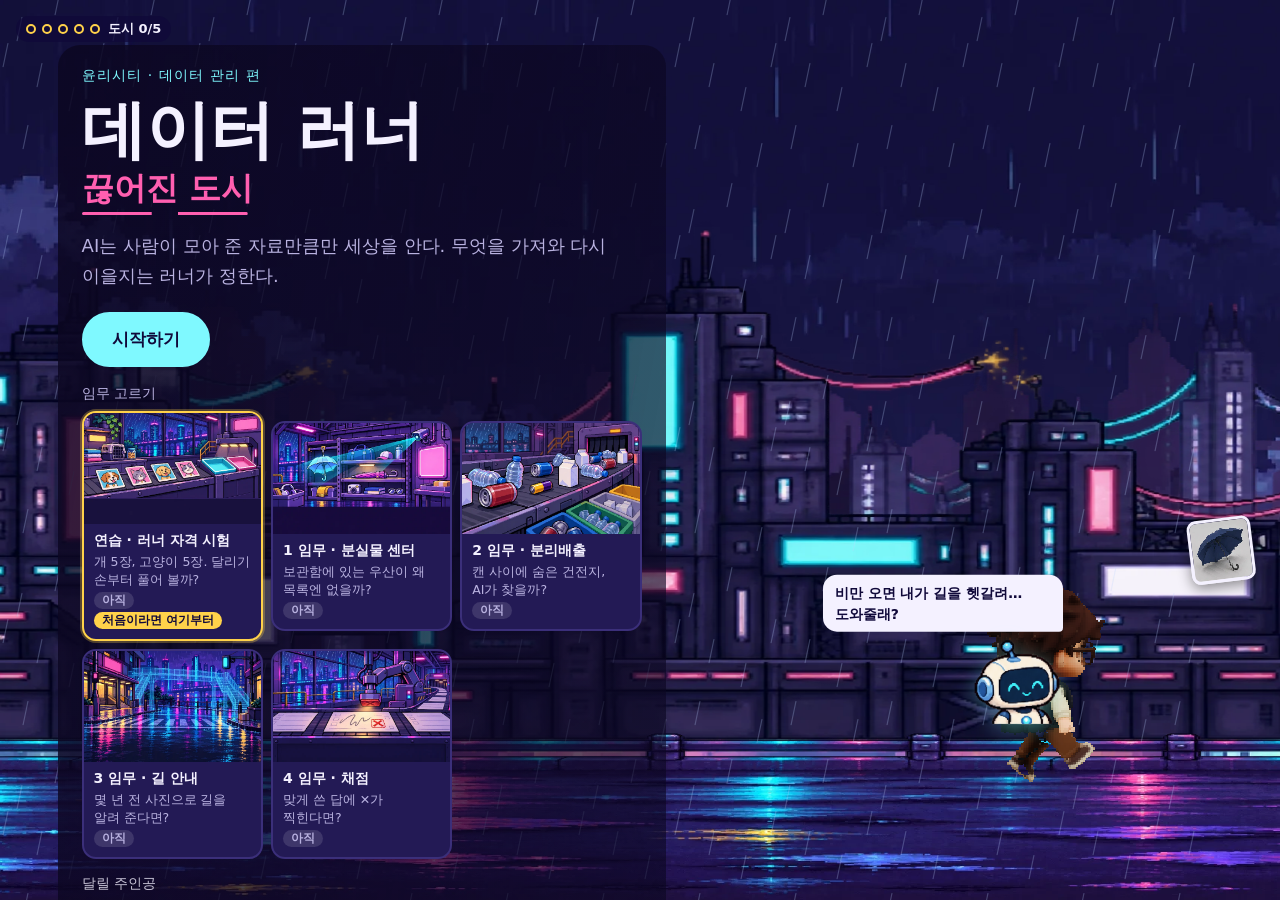
==== commit c978bd37: "update: 데이터 러너 지지직 연출·카드 앞뒤 간격·4 임무 "?" 카드 더 번지게 Co-Authored-By: Claude Opus 5.5 <noreply@anthropic." ====
--- a/index.html
+++ b/index.html
@@ -88,6 +88,7 @@
 <script src="js/result-line.js"></script>
 <script src="js/conveyor.js"></script>
 <script src="js/showdown.js"></script>
+<script src="js/glitch.js"></script>
 <script src="js/stream.js"></script>
 <script src="js/catch.js"></script>
 <script src="js/input.js"></script>
--- a/css/style.css
+++ b/css/style.css
@@ -234,6 +234,9 @@
 .run-card-label { display: block; text-align: center; font-size: 15px; line-height: 1.35; font-weight: 700; padding: 6px 0 2px; word-break: keep-all; }
 .catch-badge { display: none; position: absolute; bottom: -30px; left: 50%; transform: translateX(-50%); padding: 3px 14px; border-radius: 5px; background: #fff; color: #122b35; font-size: 17px; white-space: nowrap; }
 .catch-active { box-shadow: 0 0 0 3px #fff, 0 0 24px var(--card-color); }
+/* "지지직"(js/glitch.js, 연출만): 효과 그림은 JS가 바꿔 끼운다(밝기 그대로). 움직임 줄이기 = 효과 없이 테두리만 살짝 흐리게 */
+.run-card.glitching[data-glitch="stripe"] img { transform: translateX(2px); }
+.run-card.glitch-soft { border-color: color-mix(in srgb, var(--card-color) 45%, transparent); box-shadow: 0 0 8px color-mix(in srgb, var(--card-color) 55%, transparent), 0 3px 10px #0008; }
 .catch-active .catch-badge { display: block; }
 .caught-flight { z-index: 500 !important; }
 .caught-flight .catch-badge { display: none; }
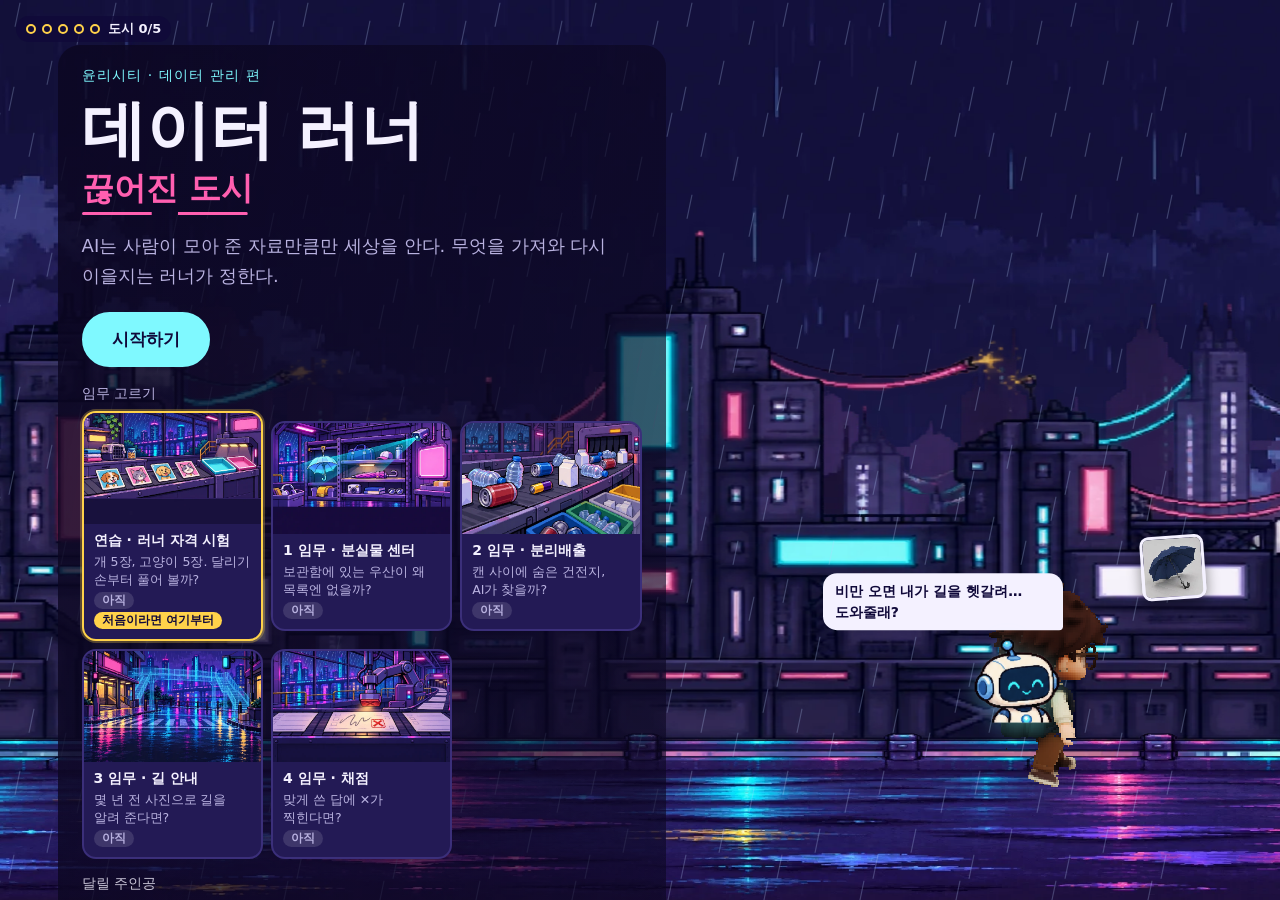
==== commit 13141b56: "update: 데이터 러너 보충 달리기 누적 목표·동기 자리 안내·4 임무 같은 답안지 전후 비교, 챕터 끝 왼쪽 색 띠 없앰 Co-Authored-By: Claude Opus 5" ====
--- a/index.html
+++ b/index.html
@@ -87,7 +87,9 @@
 <script src="js/judge.js"></script>
 <script src="js/result-line.js"></script>
 <script src="js/conveyor.js"></script>
+<script src="js/grade-compare.js"></script>
 <script src="js/showdown.js"></script>
+<script src="js/need-goal.js"></script>
 <script src="js/glitch.js"></script>
 <script src="js/stream.js"></script>
 <script src="js/catch.js"></script>
--- a/css/style.css
+++ b/css/style.css
@@ -53,6 +53,14 @@
 .rw-far { top: calc(var(--rw-horizon) - 30vh); height: 30vh; opacity: .85; }
 .rw-mid { top: calc(var(--rw-horizon) - 27vh); height: 27vh; }
 .rw-tint { inset: 0; }
+/* 실내 무대(2·4 임무, 2차): 벽 그림(창 유리 투명) 밑변 = 지평선, 창 띠(그림 높이 25~68%) 뒤로 낮 도시. 그림이 없으면 방 색 바탕 + 도시만 */
+#run-stage.rw-on.rw-indoor.rw-room-sorting { background: linear-gradient(180deg, #a39586 0%, #a39586 40%, #6b6457 62%, #5a544a 100%); }
+#run-stage.rw-on.rw-indoor.rw-room-grading { background: linear-gradient(180deg, #c6caca 0%, #c6caca 40%, #6f7c93 62%, #5c677b 100%); }
+#run-stage.rw-on.rw-indoor.rw-room-office { background: linear-gradient(180deg, #cea379 0%, #cea379 40%, #5a4330 62%, #4a3628 100%); }
+.rw-indoor .rw-sky { height: calc(var(--rw-horizon) * .72); }
+.rw-indoor .rw-far { top: calc(var(--rw-horizon) * .26); height: calc(var(--rw-horizon) * .44); opacity: .9; }
+.rw-indoor .rw-mid { top: calc(var(--rw-horizon) * .36); height: calc(var(--rw-horizon) * .34); }
+.rw-wall { top: 0; height: calc(var(--rw-horizon) + 1px); width: 400%; background-repeat: repeat-x; background-size: auto 100%; background-position: left bottom; will-change: transform; }
 .rw-rain { inset: -192px 0 0 -96px; animation: rw-rain .5s linear infinite; background-image: url("data:image/svg+xml,%3Csvg xmlns='http://www.w3.org/2000/svg' width='96' height='192'%3E%3Cg stroke='%23bcd4ff' stroke-opacity='.22' stroke-width='1.2'%3E%3Cpath d='M12 8l-5 24M44 66l-5 24M74 26l-5 24M88 118l-5 24M26 138l-5 24M58 162l-5 24M6 92l-5 24'/%3E%3C/g%3E%3C/svg%3E"); }
 @keyframes rw-rain { to { transform: translate(-48px, 192px); } }
 .rw-still .rw-rain { animation: none; }
@@ -463,6 +471,8 @@
 .labels.word .btn-word, .relabel.word .btn-word { min-width: 0; min-height: 44px; padding: 0 2px; font-size: 15px; font-weight: 800; letter-spacing: -0.02em; white-space: nowrap; justify-content: center; text-align: center; }
 @media (max-width: 330px) { .labels.word { grid-template-columns: repeat(2, minmax(0, 1fr)); } }
 .run-card.run-card-word .run-card-label { font-size: 19px; line-height: 1.25; }
+/* 4레인(4 임무): 좁은 화면에선 카드 네 장이 나란히 들어가게 작아지므로 낱말도 한 줄에 맞게 */
+@media (max-width: 600px) { .run-feedback.lanes-4 .run-card { padding: 3px; } .run-feedback.lanes-4 .run-card.run-card-word .run-card-label { font-size: 16px; letter-spacing: -0.02em; } }
 .gr-list { list-style: none; margin: 12px 0; padding: 0; display: grid; gap: 10px; }
 .gr-item { display: grid; grid-template-columns: 96px 1fr; gap: 12px; align-items: center; background: var(--panel); border: 3px solid var(--line); border-radius: 14px; padding: 8px; animation: gd-in .25s ease-out both; }
 .gr-item.ok { border-color: var(--ok); }
@@ -632,7 +642,7 @@
 .ch-page h2 { margin-top: 4px; }
 .ch-page .kicker { margin-bottom: 4px; }
 .ch-step { margin: 0; color: var(--ink-2); font-size: 14px; font-weight: 700; }
-.ch-message { margin: 20px 0 8px; padding: 14px 16px; border-radius: var(--r); background: var(--panel); border: 1px solid var(--line); border-left: 4px solid var(--pink); }
+.ch-message { margin: 20px 0 8px; padding: 14px 16px; border-radius: var(--r); background: var(--panel); border: 1px solid var(--line); }
 .ch-from { display: flex; align-items: center; gap: 6px; flex-wrap: wrap; margin: 0 0 6px; font-size: 14px; color: var(--ink-2); }
 .ch-from b { color: var(--ink); }
 .ch-dot { width: 8px; height: 8px; border-radius: 50%; background: var(--pink); }
@@ -644,11 +654,70 @@
 .ch-btn[aria-pressed="true"] { border-color: var(--cyan); background: rgba(127, 249, 255, .1); }
 .ch-mark { flex: none; display: inline-grid; place-items: center; width: 24px; height: 24px; border-radius: 50%; border: 1px solid var(--ink-2); font-size: 13px; color: var(--ink-2); }
 .ch-btn[aria-pressed="true"] .ch-mark { border-color: var(--cyan); background: var(--cyan); color: #10093a; }
-.ch-feedback { margin: 14px 0 0; padding: 12px 14px; border-radius: 12px; background: var(--panel); border-left: 4px solid var(--yellow); font-size: 16px; }
-.ch-feedback.is-best { border-left-color: var(--ok); }
+.ch-feedback { margin: 14px 0 0; padding: 12px 14px; border-radius: 12px; background: var(--panel); border: 1px solid var(--line); font-size: 16px; }
+.ch-feedback.is-best { border-color: var(--ok); }
 .ch-feedback:empty { display: none; }
 .ch-again { margin: 8px 0 0; font-size: 14px; }
 .ch-frame { display: block; margin: 12px 0 4px; font-size: 17px; font-weight: 700; line-height: 1.6; }
 .ch-note { display: block; width: 100%; min-height: 120px; margin-top: 8px; padding: 12px 14px; border-radius: 12px; border: 2px solid var(--line); background: var(--bg-2); color: var(--ink); font: inherit; font-size: 17px; line-height: 1.6; resize: vertical; }
 .ch-note:focus-visible { outline: 3px solid var(--yellow); outline-offset: 2px; }
 .ch-saved { margin: 6px 0 0; font-size: 14px; min-height: 1.4em; }
+
+/* 보충 달리기 누적 목표(교사 피드백 2026-11-09, run-feedback #run-need) — 카드(z 166~200)보다 아래, 왼쪽 위 */
+.run-need { position: absolute; left: 16px; top: 76px; z-index: 150; width: max-content; max-width: min(320px, calc(100% - 32px)); margin: 0; padding: 8px 12px; border-radius: 10px; background: rgba(18,12,46,.82); border: 1px solid var(--line); font-size: 15px; line-height: 1.45; pointer-events: none; word-break: keep-all; }
+.run-need p, .run-need ul { margin: 0; padding: 0; list-style: none; }
+.run-need-head { font-size: 12px; color: var(--ink-2); margin-bottom: 2px !important; }
+.run-need-item { display: flex; justify-content: space-between; gap: 10px; }
+.run-need-short .run-need-item { font-weight: 700; }
+.run-need-count { white-space: nowrap; color: #ffb3c4; }
+.run-need-item.done .run-need-count { color: #7be0a0; }
+.run-need-item.done .run-need-name { color: var(--ink-2); }
+.run-need-item.look-again .run-need-count { color: var(--yellow); }
+.run-need-done { margin-top: 4px !important; padding-top: 4px !important; border-top: 1px solid var(--line) !important; font-size: 13px; color: var(--ink-2); }
+.run-need-donesum { display: none; font-size: 12px; color: var(--ink-2); }
+.run-need-unknown, .run-need-peer { font-size: 12px; color: var(--yellow); margin-top: 4px !important; }
+.run-need [hidden] { display: none !important; }
+.has-need .catch-notice { left: auto; right: 20px; }
+.hud-peer { pointer-events: none; margin-left: 2px; padding: 2px 8px; border-radius: 999px; border: 1px dashed var(--yellow); color: var(--yellow); font-size: 13px; white-space: nowrap; }
+.hud-peer-short { display: none; }
+.prep-slots { margin: 6px 0 0; color: var(--yellow); font-size: 15px; }
+@media (max-width: 650px) {
+  .run-need { left: 8px; right: 8px; width: auto; max-width: none; padding: 6px 10px; font-size: 13px; }
+  .run-need-short { display: flex; flex-wrap: wrap; gap: 2px 12px; }
+  .run-need-short .run-need-item { gap: 6px; }
+  .run-need-done { display: none !important; }
+  .run-need-donesum { display: block; }
+  .run-need-donesum[hidden] { display: none; }
+  .has-need .catch-notice { left: 20px; right: auto; top: calc(var(--need-bottom, 190px) + 6px); }
+  .has-need .zone-sign { top: calc(var(--need-bottom, 190px) + 48px); }
+  .hud-peer { font-size: 12px; padding: 1px 6px; }
+  .hud-peer-long { display: none; }
+  .hud-peer-short { display: inline; }
+}
+
+/* 4 임무 같은 답안지 전후 비교(교사 피드백 2026-11-09, #outro-compare) — 넓은 화면 표 4칸, ≤520px 답안지마다 카드 */
+.outro-compare { margin: 20px 0; }
+.outro-compare h3 { margin: 0 0 6px; font-size: 18px; }
+.cmp-table { width: 100%; border-collapse: collapse; font-size: 15px; line-height: 1.5; word-break: keep-all; }
+.cmp-table th { text-align: left; font-size: 13px; color: var(--ink-2); font-weight: 600; padding: 6px 8px; border-bottom: 1px solid var(--line); }
+.cmp-table td { padding: 10px 8px; vertical-align: top; border-bottom: 1px solid var(--line); }
+.cmp-photo { width: 9.5rem; }
+.cmp-photo img { display: block; width: 96px; height: 96px; border-radius: 8px; background: #f4f0e6; }
+.cmp-wrote, .cmp-tag { display: block; font-size: 13px; color: var(--ink-2); margin-top: 4px; }
+.cmp-tag { color: #7be0a0; }
+.cmp-v { font-weight: 700; white-space: nowrap; }
+.cmp-ok { color: #7be0a0; }
+.cmp-bad { color: #ff8fa6; }
+.cmp-hold { color: var(--yellow); }
+.cmp-change ul { margin: 0; padding-left: 1.1em; }
+.cmp-human { margin: 12px 0 0; padding: 10px 12px; border: 1px solid var(--line); border-radius: 10px; font-weight: 600; } /* 왼쪽 색 띠 없이(사용자: AI티, 318cd52) */
+.cmp-none { margin: 0; color: var(--ink-2); }
+@media (max-width: 520px) {
+  .cmp-table thead { display: none; }
+  .cmp-table, .cmp-table tbody, .cmp-table tr, .cmp-table td { display: block; width: auto; }
+  .cmp-table tr { border: 1px solid var(--line); border-radius: 12px; padding: 10px 12px; margin-bottom: 10px; }
+  .cmp-table td { border: none; padding: 4px 0; white-space: normal; }
+  .cmp-table td:not(.cmp-photo)::before { content: attr(data-label); display: block; font-size: 12px; font-weight: 400; color: var(--ink-2); }
+  .cmp-photo { display: flex !important; gap: 10px; align-items: center; }
+  .cmp-photo img { width: 72px; height: 72px; flex: none; }
+}
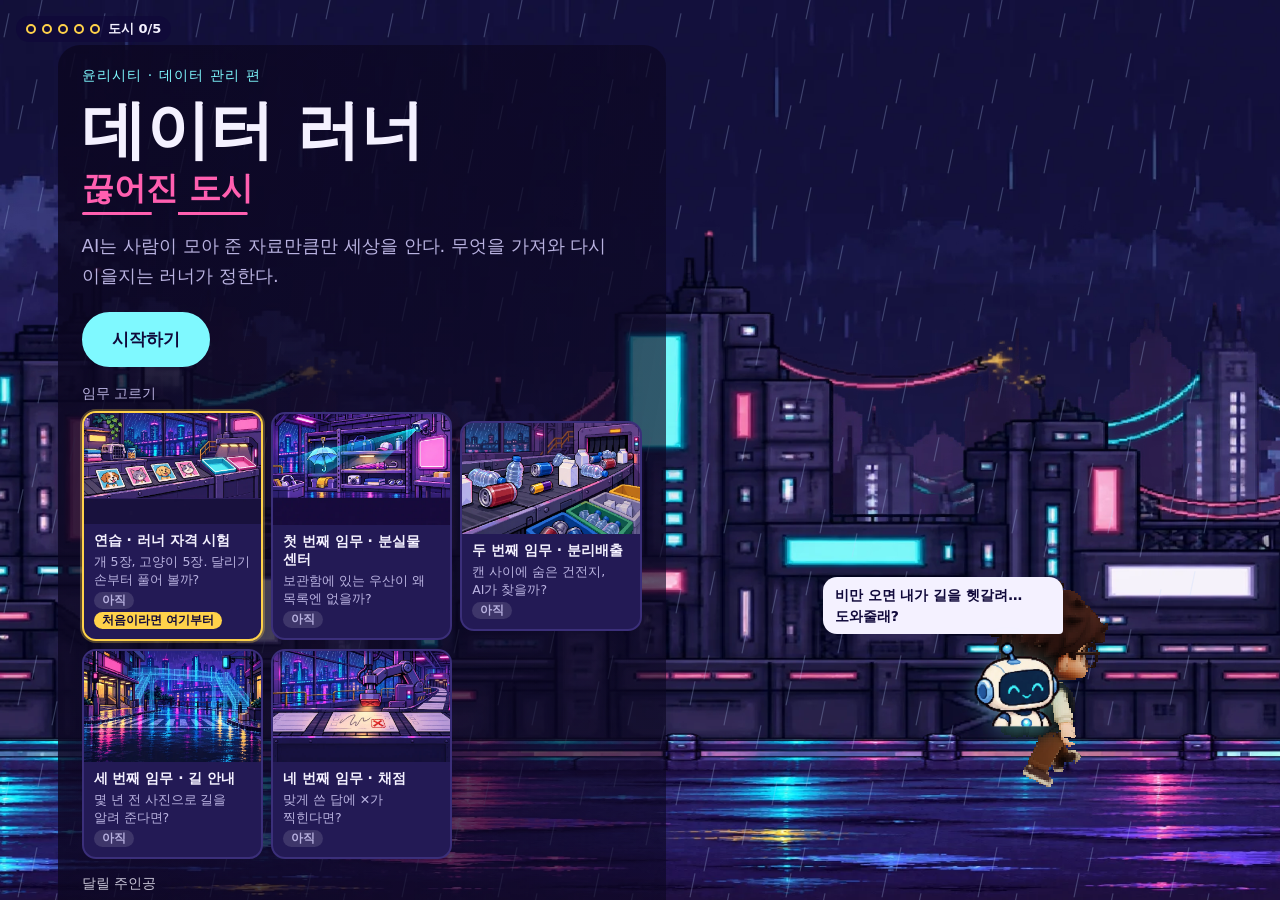
==== commit d4122bbd: "update: 데이터 러너 4 임무 개인정보(또렷한 이름·남은 장 수 안내·가림 즉시 저장)·'date' 표기·스와이프 즉시 반응·화면 카드 성능·초상 webp·시작 화면 미리 받" ====
--- a/index.html
+++ b/index.html
@@ -15,6 +15,11 @@
 <meta name="twitter:card" content="summary_large_image">
 <meta name="twitter:title" content="데이터 러너: 끊어진 도시">
 <meta name="twitter:image" content="https://jungbucks.github.io/ethicity-data/assets/title/og-image.jpg">
+<!-- 시작 화면 배경 4장은 스크립트를 기다리지 않고 바로 받기 시작한다(2026-11-10 — 전엔 스크립트가 다 실행된 뒤에야 받기 시작해 그림이 늦게 떴다) -->
+<link rel="preload" as="image" href="assets/title/bg-sky.webp">
+<link rel="preload" as="image" href="assets/title/bg-far.webp">
+<link rel="preload" as="image" href="assets/title/bg-mid.webp">
+<link rel="preload" as="image" href="assets/title/bg-road.webp">
 <link rel="stylesheet" href="css/hw-fonts.css">
 <link rel="stylesheet" href="css/style.css">
 </head>
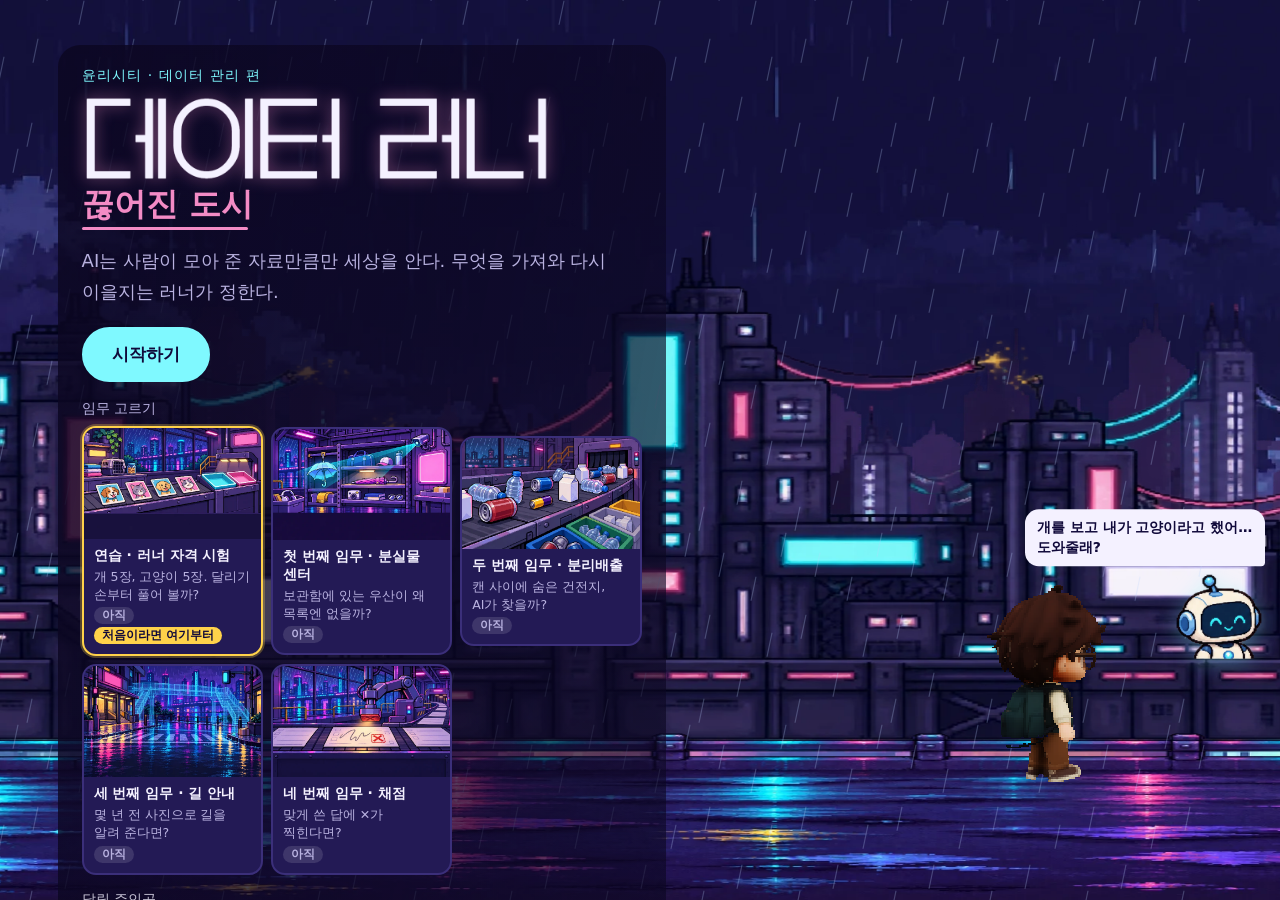
==== commit 1d44dc43: "update: 데이터 러너 플레이테스트 수정 2차(빈 대화 화면 장면 그림·개인정보 안내·배치·문구) + '처음부터' 실패 뒤 옛 기록이 섞이지 않게(외부 검토 2026-11-12" ====
--- a/index.html
+++ b/index.html
@@ -22,6 +22,7 @@
 <link rel="preload" as="image" href="assets/title/bg-road.webp">
 <link rel="stylesheet" href="css/hw-fonts.css">
 <link rel="stylesheet" href="css/style.css">
+<link rel="stylesheet" href="css/title-type.css">
 </head>
 <body>
 <main id="app">
@@ -38,7 +39,7 @@
     <div class="title-layout">
       <div class="title-wrap">
         <p class="title-kicker">윤리시티 · 데이터 관리 편</p>
-        <h1>데이터 러너<span class="title-sub"><span class="title-glitch" data-text="끊어진 도시">끊어진 도시</span><i class="title-link" aria-hidden="true"></i></span></h1>
+        <h1 class="series-title"><span class="title-ink runner-word"><span class="title-text">데이터 러너</span><img src="assets/title-type/title.png" alt="" aria-hidden="true" onload="this.parentElement.classList.add('is-ready')" onerror="this.parentElement.classList.remove('is-ready')"></span><span class="title-sub"><span class="title-glitch" data-text="끊어진 도시">끊어진 도시</span><i class="title-link" aria-hidden="true"></i></span></h1>
         <p class="title-lead">AI는 사람이 모아 준 자료만큼만 세상을 안다. 무엇을 가져와 다시 이을지는 러너가 정한다.</p>
         <div id="title-actions" class="actions"><button id="btn-start" class="btn btn-primary" type="button">시작하기</button></div>
         <p id="title-progress" class="title-progress" hidden></p>
--- a/css/style.css
+++ b/css/style.css
@@ -91,6 +91,12 @@
 .note { color: var(--ink-2); font-size: 16px; }
 .missing { border-left: 3px solid var(--pink); padding: 4px 0 4px 12px; margin: 12px 0; color: var(--ink); }
 .actions { display: flex; gap: 12px; flex-wrap: wrap; margin-top: 32px; }
+/* 주 버튼 막대(첫 시험 검수 '이 자료로 시험하기' · 결과 '다음 장면' — 플레이테스트 2026-11-12): 내용이 길어도 화면 아래에 붙어 첫 화면에 보인다.
+   바탕 = 화면 바탕과 같은 그라디언트를 화면 기준(fixed)으로 칠해 이음매가 안 보이고, 위쪽은 마스크로 서서히(내용이 막대 밑으로 스며든다).
+   아래 여백(.page padding-bottom 48px)까지 덮도록 음수 여백 — 붙어 있을 때와 끝까지 내렸을 때 버튼 자리가 같다 */
+.actions.actions-sticky { position: sticky; bottom: 0; z-index: 4; margin: 8px -16px -48px; padding: 28px 16px calc(20px + env(safe-area-inset-bottom, 0px));
+  background: linear-gradient(180deg, #1c1446 0%, var(--bg) 70%) fixed;
+  -webkit-mask-image: linear-gradient(180deg, transparent 0, #000 20px); mask-image: linear-gradient(180deg, transparent 0, #000 20px); }
 .btn-ghost { border-color: var(--line); color: var(--ink-2); padding: 10px 18px; font-size: 15px; }
 .portrait { flex: none; }
 .line { display: flex; gap: 12px; align-items: flex-start; margin: 16px 0; }
@@ -114,11 +120,18 @@
 #screen-story.has-bg .skip { background: rgba(16, 9, 58, .78); }
 @media (min-width: 900px) { #screen-story.has-bg { justify-content: flex-start; } #screen-story.has-bg .dialog { max-width: min(44rem, 42vw); margin-left: 2vw; } }
 @media (prefers-reduced-motion: reduce) { .story-bg { transition: none; } }
+/* 2 임무 선별장 그림: 수거봇이 그림 오른쪽 끝(73~98%)이라 좁은 화면에서 90% 기준이면 머리 오른쪽이 잘린다 → 좁은 화면만 더 오른쪽 기준 */
+@media (max-width: 899px) { .story-bg[src$="m2-sorting.webp"] { object-position: 98% 50%; } }
+/* 좁은 세로 화면(휴대폰, 2026-11-11 사용자 결정): 그림을 잘라 화면에 채우지 않고 건너뛰기 버튼 아래에 통째로(가로에 맞춤) —
+   전에는 그림의 오른쪽 4분의 1만 보여 1 임무의 우산·모니터, 2 임무의 건전지가 화면 밖이었다. 3·4 임무 그림도 같은 배치 */
+@media (max-width: 640px) and (orientation: portrait) {
+  .story-bg, .story-bg[src$="m2-sorting.webp"] { inset: 72px auto auto 8px; width: calc(100% - 16px); height: auto; aspect-ratio: 16 / 9; object-fit: cover; object-position: 50% 50%; border-radius: 12px; }
+}
 
 /* 브리핑 장면 */
 .brief-scenes { display: grid; grid-template-columns: repeat(auto-fill, minmax(min(100%, 200px), 1fr)); gap: 16px; align-items: start; }
 .brief-scene { margin: 0; background: var(--panel); border-radius: var(--r); padding: 8px; }
-.brief-scene img { display: block; width: 100%; border-radius: 6px; }
+.brief-scene img { display: block; width: 100%; aspect-ratio: 1; object-fit: cover; border-radius: 6px; } /* 장면 카드 = 정사각형(Canvas 그림도, 그림 파일 art.img도) */
 /* 4 임무 브리핑 답안 샘플(낱말판) — 375px에서 2×2, 넓으면 4칸 */
 .brief-samples { display: grid; grid-template-columns: repeat(4, minmax(0, 1fr)); gap: 10px; }
 .brief-sample { margin: 0; }
@@ -129,7 +142,8 @@
 .brief-scene[data-emphasis="low"] { opacity: .72; transform: scale(.88); transform-origin: top left; }
 .brief-scene[data-emphasis="low"] figcaption { font-size: 14px; color: var(--ink-2); }
 
-.result-art { display: block; width: 100%; max-width: 30rem; border-radius: var(--r); }
+/* 결과 장면 그림: 화면 높이의 46%까지만(1280×800에서 480 → 368px) — 그림 아래 결과 문구가 첫 화면에서 주 버튼 막대에 가리지 않게(플레이테스트 2026-11-12). 좁은 화면은 폭 그대로 */
+.result-art { display: block; width: 100%; max-width: min(30rem, 46vh); border-radius: var(--r); }
 
 /* 검수 · 보충 준비 */
 .notice { background: rgba(255,95,176,.14); border: 1px solid var(--pink); border-radius: 12px; padding: 10px 14px; }
@@ -307,7 +321,8 @@
 @keyframes cv-in { from { transform: translateX(-30vw); opacity: .2; } }
 .cv-item.ok { border-color: var(--ok, #5be3a1); }
 .cv-item.bad { border-color: var(--danger, #ff5f6d); box-shadow: 0 0 0 3px rgba(255,95,109,.35); }
-.cv-bins { display: grid; grid-template-columns: repeat(7, minmax(0, 1fr)); gap: 8px; margin-top: 22px; }
+/* 분류함 수(--cv-n, ui-conveyor가 임무의 이름표 수로 건다)만큼 칸을 나눠 벨트 폭에 고르게 — 전엔 늘 7칸이라 1 임무(4칸)는 왼쪽에 몰렸다 */
+.cv-bins { display: grid; grid-template-columns: repeat(var(--cv-n, 7), minmax(0, 1fr)); gap: 8px; margin-top: 22px; }
 .cv-bin { background: var(--bin); border-radius: 8px 8px 14px 14px; padding: 6px 4px 8px; min-height: 132px; display: flex; flex-direction: column; align-items: center; }
 .cv-bin-head { display: flex; flex-direction: column; align-items: center; gap: 2px; font-size: 13px; font-weight: 800; color: #10093a;
   background: rgba(255,255,255,.88); border-radius: 10px; padding: 3px 6px; text-align: center; word-break: keep-all; line-height: 1.25; width: 100%; }
@@ -328,7 +343,7 @@
 .result-wrong figure { margin: 0; width: 96px; font-size: 12px; color: var(--ink-2); text-align: center; word-break: keep-all; }
 .result-wrong img { width: 96px; height: 96px; border-radius: 8px; border: 3px solid var(--danger, #ff5f6d); display: block; }
 @media (max-width: 640px) {
-  .cv-bins { grid-template-columns: repeat(4, minmax(0, 1fr)); gap: 6px; }
+  .cv-bins { grid-template-columns: repeat(var(--cv-n-narrow, 4), minmax(0, 1fr)); gap: 6px; }
   .cv-bin { min-height: 100px; }
   .cv-bin-head { font-size: 11px; }
   .cv-belt { height: 80px; }
@@ -379,6 +394,14 @@
 .mono-line.done { animation: none; }
 #screen-story, #screen-profile { cursor: pointer; }
 .outro-summary { margin: 12px 0 0; padding-left: 18px; color: var(--ink-2); }
+/* 임무 완료 화면 뒤 장면 그림(어둡게, ui-story outro opts.bg) — 화면에 고정이라 글을 내려도 그대로. 글은 그 위(z 1)에서 원래 색 그대로 읽힌다 */
+.outro-bg { position: fixed; inset: 0; width: 100%; height: 100%; object-fit: cover; object-position: 70% 50%; filter: brightness(.35); pointer-events: none; z-index: 0; }
+.outro-page { position: relative; z-index: 1; }
+.outro-bg ~ .outro-page .outro-summary { color: var(--ink); }
+.outro-hint { display: block; font-size: 15px; color: var(--ink-2); }
+.outro-bg ~ .outro-page .outro-hint { color: #d6d0f2; }
+/* 4 임무 전후 비교표: 작은 회색 글(열 이름)이 그림의 밝은 자리 위에서도 읽히게 판을 깐다(토론 질문 칸은 원래 판이 있다) */
+.outro-bg ~ .outro-page .outro-compare { padding: 12px 14px; border: 1px solid var(--line); border-radius: 14px; background: rgba(18, 12, 46, .82); }
 .combo-shared { font-size: 12px; color: var(--ink-2); margin-left: 4px; }
 
 /* ---------- 시작 화면 다시 꾸미기(DR.TitleScene) ---------- */
@@ -437,7 +460,11 @@
 .hero-pick { margin-top: 16px; }
 .hero-chip { transition: transform .15s ease-out, border-color .15s; }
 .hero-chip:hover { transform: translateY(-5px); }
-.title-guide { position: absolute; right: calc(9% + clamp(170px, 19vw, 270px) * .42); bottom: calc(7% + clamp(170px, 19vw, 270px) * 1.18); z-index: 1; display: flex; align-items: flex-end; gap: 4px; flex-direction: column-reverse;
+/* AI 봇 안내: 주인공(.tl-stage — 오른쪽 9%·아래 7%, 폭 W = clamp(170px, 19vw, 270px), 높이 1.25W) **오른쪽 옆**에 봇, 말풍선은 그 위(주인공 머리보다 위).
+   전엔 주인공 캔버스 위쪽에 겹쳐 놓아 봇이 주인공 머리를 가렸고, 자리를 title-layout 아래 끝에서 재서 임무 카드가 화면보다 길면(1280×800) 더 내려가 몸을 가렸다(플레이테스트 2026-11-12).
+   그래서 위에서부터 '첫 화면 높이'(100vh) 기준 상자를 두고 그 아래 끝에 붙인다 — 화면이 길어져도 주인공과 같은 기준 */
+.title-guide { position: absolute; top: 0; right: max(12px, calc(9% - 100px)); height: calc(100vh - 7vh - clamp(170px, 19vw, 270px) * 1.05 + 76px); height: calc(100dvh - 7dvh - clamp(170px, 19vw, 270px) * 1.05 + 76px);
+  z-index: 1; display: flex; align-items: flex-end; justify-content: flex-start; gap: 4px; flex-direction: column-reverse;
   transform: translateY(var(--float, 0)); pointer-events: none; }
 .tl-bot .character-portrait { filter: drop-shadow(0 4px 10px rgba(127,249,255,.35)); }
 .tl-bubble { max-width: 15rem; margin: 0; padding: 8px 12px; border-radius: 14px 14px 4px 14px; background: #f4f1ff; color: #10093a; font-size: 14px; font-weight: 700; line-height: 1.45; word-break: keep-all; }
@@ -449,7 +476,7 @@
   .tl-leaving .tl-stage { transform: translateX(150%); }
   .title-layout { display: block; flex: none; padding: 12px 16px 32px; min-height: 0; }
   .title-layout .title-wrap { padding: 0; background: none; }
-  .title-guide { top: -290px; left: 10px; right: auto; bottom: auto; flex-direction: row; align-items: flex-start; }
+  .title-guide { top: -290px; left: 10px; right: auto; bottom: auto; height: auto; flex-direction: row; align-items: flex-start; }
   .title-guide .character-portrait { width: 64px !important; height: 64px !important; }
   .tl-bubble { margin: 6px 0 0; max-width: 13rem; font-size: 12.5px; border-radius: 14px 14px 14px 4px; }
   .title-missions { grid-template-columns: 1fr; }
@@ -506,7 +533,7 @@
 .outro-questions ol { margin: 0; padding-left: 20px; line-height: 1.7; }
 .bag-peer-fixed { display: block; text-align: center; font-size: 12px; font-weight: 800; color: var(--ok); padding: 6px 4px; }
 
-/* ---------- 도시 복구(설계 §7): 화면 + 타이틀 구석 배지 ---------- */
+/* ---------- 도시 복구(설계 §7): 화면(타이틀 구석 배지는 2026-11-12에 뺌) ---------- */
 .city-dots { display: inline-flex; gap: 6px; align-items: center; }
 .city-dots i { width: 10px; height: 10px; border-radius: 50%; border: 2px solid #FFD24A; box-sizing: border-box; transition: background-color .8s ease; }
 .city-dots i.on { background: #FFD24A; }
@@ -545,12 +572,7 @@
 /* 건너뛰기·움직임 줄이기·그림 없음 = 바로 끝 상태 */
 .city-page.city-instant * { transition: none !important; animation: none !important; }
 .city-line { font-size: 19px; font-weight: 800; margin: 6px 0 0; word-break: keep-all; }
-.title-city { position: absolute; top: 16px; left: 16px; z-index: 3; display: flex; align-items: center; gap: 8px; padding: 4px 10px; border-radius: 999px;
-  background: rgba(16, 9, 58, .72); pointer-events: none; }
-.title-city-text { font-size: 13px; font-weight: 800; color: #f4f1ff; }
 @media (prefers-reduced-motion: reduce) { .city-dots i { transition: none; } }
-/* 좁은 화면: 왼쪽 위 "도시 n/5" 배지 아래로 AI 봇 안내를 조금 내린다 */
-@media (max-width: 700px) { .title-guide { top: -256px; } }
 .story-sheet[data-read="hold"] .story-sheet-read { color: var(--yellow); }
 
 /* 노이즈 벽 페널티: 가방 칸 빨갛게 흔들림 + "-1", 잃은 카드, 검수 한 줄 */
@@ -615,7 +637,7 @@
 .exam-card { position: relative; display: grid; gap: 4px; padding: 6px; background: var(--panel); border: 2px solid var(--line); border-radius: 12px; color: inherit; font: inherit; cursor: pointer; }
 .exam-card img { display: block; width: 100%; border-radius: 6px; }
 .exam-tag { font-weight: 700; }
-.exam-drill { margin-top: 20px; padding-top: 12px; border-top: 1px solid var(--line); max-width: 14rem; }
+.exam-drill { margin-top: 20px; padding-top: 12px; border-top: 1px solid var(--line); }
 .exam-big { display: block; width: min(100%, 18rem); border-radius: 10px; margin: 0 auto 10px; }
 .exam-say { margin: 12px 0; word-break: keep-all; }
 .exam-say b { color: var(--cyan); }
@@ -632,6 +654,8 @@
 
 /* ---------- 목적 밖 개인정보 카드(설계 2026-11-08 ①): 크게 보기 '가리기' · 가린 카드 표시 · 감독관이 막을 때 ---------- */
 .bag-card.masked { border-color: var(--ink-2); }
+/* 개인정보 카드가 남은 종류의 테두리를 잠깐 밝힘(ui-inspect opts.look) — 그 이름표 카드 전부, 움직임 없이 켰다 끈다 */
+.bag-card.look-here { border-color: var(--yellow); box-shadow: 0 0 0 3px rgba(255, 210, 74, .45); }
 .bag-masked { position: absolute; top: 4px; left: 4px; font-size: 11px; font-weight: 800; padding: 1px 6px; border-radius: 999px; background: #101018; color: var(--ink); border: 1px solid var(--ink-2); }
 .zoom-mask { display: flex; flex-wrap: wrap; align-items: center; gap: 8px 12px; margin: 10px 0 0; }
 .zoom-mask .note { margin: 0; }
@@ -662,6 +686,7 @@
 .ch-note { display: block; width: 100%; min-height: 120px; margin-top: 8px; padding: 12px 14px; border-radius: 12px; border: 2px solid var(--line); background: var(--bg-2); color: var(--ink); font: inherit; font-size: 17px; line-height: 1.6; resize: vertical; }
 .ch-note:focus-visible { outline: 3px solid var(--yellow); outline-offset: 2px; }
 .ch-saved { margin: 6px 0 0; font-size: 14px; min-height: 1.4em; }
+.ch-saved.is-fail { color: var(--yellow); font-weight: 700; } /* 저장하지 못함(리뷰 2026-11-10 ⑥) */
 
 /* 보충 달리기 누적 목표(교사 피드백 2026-11-09, run-feedback #run-need) — 카드(z 166~200)보다 아래, 왼쪽 위 */
 .run-need { position: absolute; left: 16px; top: 76px; z-index: 150; width: max-content; max-width: min(320px, calc(100% - 32px)); margin: 0; padding: 8px 12px; border-radius: 10px; background: rgba(18,12,46,.82); border: 1px solid var(--line); font-size: 15px; line-height: 1.45; pointer-events: none; word-break: keep-all; }
@@ -705,6 +730,7 @@
 .cmp-photo img { display: block; width: 96px; height: 96px; border-radius: 8px; background: #f4f0e6; }
 .cmp-wrote, .cmp-tag { display: block; font-size: 13px; color: var(--ink-2); margin-top: 4px; }
 .cmp-tag { color: #7be0a0; }
+.cmp-tag-worse { color: #ff8fa6; }
 .cmp-v { font-weight: 700; white-space: nowrap; }
 .cmp-ok { color: #7be0a0; }
 .cmp-bad { color: #ff8fa6; }
--- a/css/title-type.css
+++ b/css/title-type.css
@@ -0,0 +1,12 @@
+/* First-screen title only. Text remains accessible and is the image-error fallback. */
+.series-title .title-ink{position:relative;display:inline-block;max-width:100%;vertical-align:middle}
+.series-title .title-ink>img{display:none;width:100%;height:auto;image-rendering:auto}
+.series-title .title-ink.is-ready>img{display:block}
+.series-title .title-ink.is-ready>.title-text{position:absolute!important;width:1px!important;height:1px!important;padding:0!important;margin:-1px!important;overflow:hidden!important;clip:rect(0,0,0,0)!important;clip-path:inset(50%)!important;white-space:nowrap!important;border:0!important}
+
+#screen-title .series-title .runner-word{display:block;width:470px;max-width:100%;margin:0;color:#F4F1FF;filter:drop-shadow(0 0 8px rgba(243,139,197,.45))}
+#screen-title .series-title .runner-word,#screen-title .series-title .runner-word>.title-text{font-size:inherit;line-height:inherit;margin:0;color:#F4F1FF}
+#screen-title .series-title .title-sub,#screen-title .series-title .title-glitch{color:#F38BC5}
+#screen-title .series-title .title-glitch::before,#screen-title .series-title .title-glitch::after{color:#F38BC5;text-shadow:2px 0 #F38BC5}
+#screen-title .series-title .title-link{background:#F38BC5}
+@media(max-width:600px){#screen-title .series-title .runner-word{width:100%;filter:drop-shadow(0 0 5px rgba(243,139,197,.45))}}
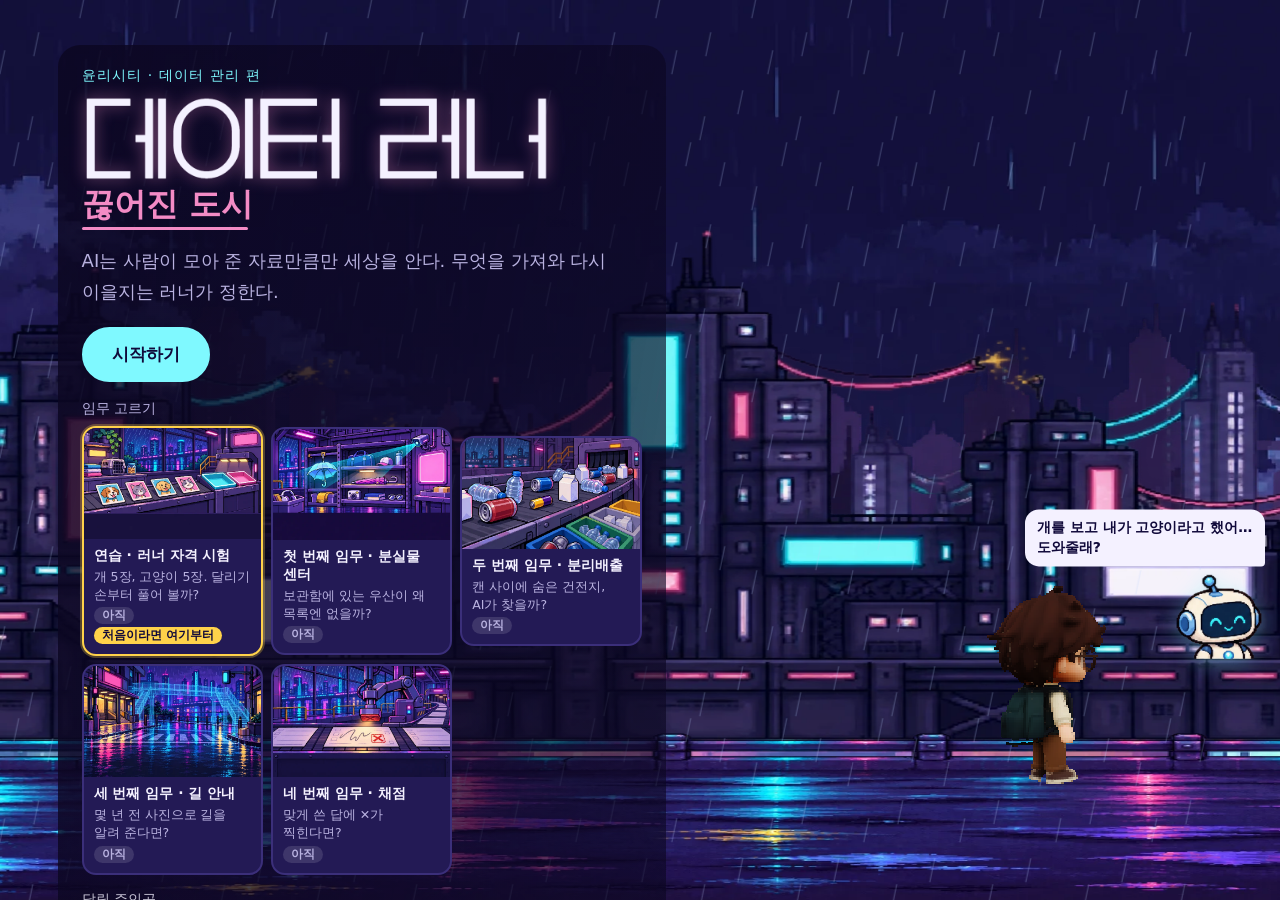
==== commit 8f9b0f40: "update: 데이터 러너 결승선 통과 때 3D '도착' 표지판이 솟아오름, 가방 확인 안내 문구, 가린 카드만 초록 점선 테두리 — 원본 data 975a23b Co-Author" ====
--- a/index.html
+++ b/index.html
@@ -112,6 +112,7 @@
 <script src="js/run-world.js"></script>
 <script src="js/run-scenery.js"></script>
 <script src="js/run-feedback.js"></script>
+<script src="js/finish-banner.js"></script>
 <script src="js/run3d.js"></script>
 <script src="js/ui-story.js"></script>
 <script src="js/ui-common.js"></script>
--- a/css/style.css
+++ b/css/style.css
@@ -653,10 +653,10 @@
 .opening-overlay { top: auto; bottom: 12px; right: 12px; }
 
 /* ---------- 목적 밖 개인정보 카드(설계 2026-11-08 ①): 크게 보기 '가리기' · 가린 카드 표시 · 감독관이 막을 때 ---------- */
-.bag-card.masked { border-color: var(--ink-2); }
+.bag-card.masked { border-color: var(--ok); border-style: dashed; } /* 가린 카드(2026-11-12 교사 지시: 가린 뒤에만 다른 테두리) — 초록 점선 + 왼쪽 위 '가림' 표시(색만으로 알리지 않게). 가리기 전 개인정보 카드는 다른 카드와 같다(찾기가 활동이라) */
 /* 개인정보 카드가 남은 종류의 테두리를 잠깐 밝힘(ui-inspect opts.look) — 그 이름표 카드 전부, 움직임 없이 켰다 끈다 */
 .bag-card.look-here { border-color: var(--yellow); box-shadow: 0 0 0 3px rgba(255, 210, 74, .45); }
-.bag-masked { position: absolute; top: 4px; left: 4px; font-size: 11px; font-weight: 800; padding: 1px 6px; border-radius: 999px; background: #101018; color: var(--ink); border: 1px solid var(--ink-2); }
+.bag-masked { position: absolute; top: 4px; left: 4px; font-size: 11px; font-weight: 800; padding: 1px 6px; border-radius: 999px; background: #0b2a1c; color: var(--ok); border: 1px solid var(--ok); }
 .zoom-mask { display: flex; flex-wrap: wrap; align-items: center; gap: 8px 12px; margin: 10px 0 0; }
 .zoom-mask .note { margin: 0; }
 .zoom-mask-note:empty { display: none; }
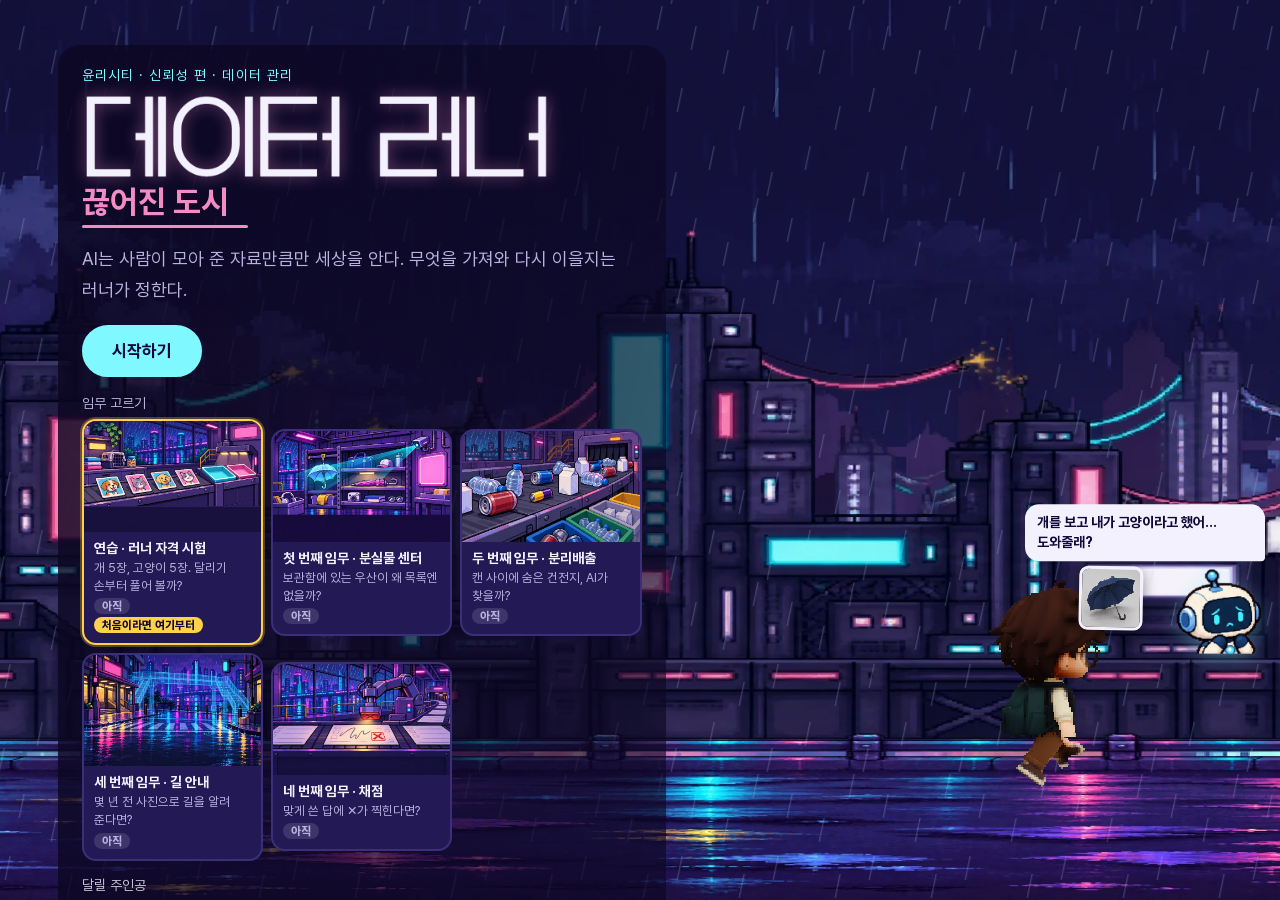
==== commit 9001fd2a: "update: 데이터 러너 11-14~11-16 작업 — 가방 확인 안내(버리는 사람이 찍힌 사진은 빼야 함, 답을 알려 주지 않게), 본문 글꼴 Pretendard 게임 폴더에," ====
--- a/index.html
+++ b/index.html
@@ -20,6 +20,10 @@
 <link rel="preload" as="image" href="assets/title/bg-far.webp">
 <link rel="preload" as="image" href="assets/title/bg-mid.webp">
 <link rel="preload" as="image" href="assets/title/bg-road.webp">
+<!-- 본문 글꼴 Pretendard는 게임 폴더에 싣는다(css/pretendard.css, assets/fonts — 2026-11-14). 본문 굵기(400)만 미리 받는다.
+     http(s)일 때만: file://(더블클릭)에서는 미리 받기가 CORS 오류를 내고 쓰이지도 않는다(@font-face는 file://에서도 읽힌다) -->
+<script>if (location.protocol !== 'file:') { const l = document.createElement('link'); l.rel = 'preload'; l.as = 'font'; l.type = 'font/woff2'; l.crossOrigin = ''; l.href = 'assets/fonts/Pretendard-Regular.subset.woff2'; document.head.appendChild(l); }</script>
+<link rel="stylesheet" href="css/pretendard.css">
 <link rel="stylesheet" href="css/hw-fonts.css">
 <link rel="stylesheet" href="css/style.css">
 <link rel="stylesheet" href="css/title-type.css">
@@ -38,7 +42,7 @@
     </div>
     <div class="title-layout">
       <div class="title-wrap">
-        <p class="title-kicker">윤리시티 · 데이터 관리 편</p>
+        <p class="title-kicker">윤리시티 · 신뢰성 편 · 데이터 관리</p>
         <h1 class="series-title"><span class="title-ink runner-word"><span class="title-text">데이터 러너</span><img src="assets/title-type/title.png" alt="" aria-hidden="true" onload="this.parentElement.classList.add('is-ready')" onerror="this.parentElement.classList.remove('is-ready')"></span><span class="title-sub"><span class="title-glitch" data-text="끊어진 도시">끊어진 도시</span><i class="title-link" aria-hidden="true"></i></span></h1>
         <p class="title-lead">AI는 사람이 모아 준 자료만큼만 세상을 안다. 무엇을 가져와 다시 이을지는 러너가 정한다.</p>
         <div id="title-actions" class="actions"><button id="btn-start" class="btn btn-primary" type="button">시작하기</button></div>
--- a/css/pretendard.css
+++ b/css/pretendard.css
@@ -0,0 +1,11 @@
+/*
+ * 본문 글꼴 Pretendard를 게임 폴더에 싣는다(2026-11-14) — Pretendard가 깔리지 않은 PC(학교 Windows = 맑은 고딕)에서도 같은 글꼴·같은 글자 폭으로 그려지게.
+ * 파일: assets/fonts/Pretendard-*.subset.woff2 = npm pretendard@1.3.9 공식 서브셋 그대로(KS X 1001 한글 2,350자 + 라틴), SIL OFL 1.1 — assets/fonts/OFL-Pretendard.txt
+ * 'Pretendard' 이름으로 @font-face를 두면 PC에 깔린 Pretendard 대신 이 파일을 쓴다. 2,350자 밖 글자는 --font 목록의 다음 글꼴(맑은 고딕 등)로 넘어간다.
+ * 굵기: CSS가 쓰는 400·600·700·800·900 → 파일 넷(900은 가장 가까운 ExtraBold로). 손글씨 글꼴(hw-fonts.css)·Canvas 글자는 이 파일과 상관없다.
+ * 본문 굵기(400)는 index.html이 미리 받는다(http(s)일 때만 — file:// 더블클릭에서는 미리 받기가 CORS 오류를 낸다. @font-face 자체는 file://에서도 읽힌다).
+ */
+@font-face { font-family: 'Pretendard'; src: url('../assets/fonts/Pretendard-Regular.subset.woff2') format('woff2'); font-weight: 400; font-style: normal; font-display: swap; }
+@font-face { font-family: 'Pretendard'; src: url('../assets/fonts/Pretendard-SemiBold.subset.woff2') format('woff2'); font-weight: 600; font-style: normal; font-display: swap; }
+@font-face { font-family: 'Pretendard'; src: url('../assets/fonts/Pretendard-Bold.subset.woff2') format('woff2'); font-weight: 700; font-style: normal; font-display: swap; }
+@font-face { font-family: 'Pretendard'; src: url('../assets/fonts/Pretendard-ExtraBold.subset.woff2') format('woff2'); font-weight: 800; font-style: normal; font-display: swap; }
--- a/css/style.css
+++ b/css/style.css
@@ -392,7 +392,10 @@
 
 /* ---------- 사소한 문제 9가지 ---------- */
 .mono-line.done { animation: none; }
-#screen-story, #screen-profile { cursor: pointer; }
+/* 대화창은 화면 어디를 눌러도 넘어간다 → 손가락 커서. 휴대폰 브라우저는 누른 자리에서 손가락 커서가 이어지는 가장 큰 조상에 탭 표시 색(안드로이드 크롬 rgba(51,181,229,.4))을
+   덮는데, 그게 이 화면 전체라 한 줄 넘길 때마다 화면이 번쩍였다(2026-11-16) → 탭 표시 색을 끈다.
+   오프닝(#screen-profile)은 버튼으로만 넘기니 화면에 손가락 커서를 두지 않는다(옛 독백 화면 때의 것 — 남아 있으면 [다음]을 누를 때마다 같은 번쩍임) */
+#screen-story { cursor: pointer; -webkit-tap-highlight-color: transparent; }
 .outro-summary { margin: 12px 0 0; padding-left: 18px; color: var(--ink-2); }
 /* 임무 완료 화면 뒤 장면 그림(어둡게, ui-story outro opts.bg) — 화면에 고정이라 글을 내려도 그대로. 글은 그 위(z 1)에서 원래 색 그대로 읽힌다 */
 .outro-bg { position: fixed; inset: 0; width: 100%; height: 100%; object-fit: cover; object-position: 70% 50%; filter: brightness(.35); pointer-events: none; z-index: 0; }
@@ -653,10 +656,10 @@
 .opening-overlay { top: auto; bottom: 12px; right: 12px; }
 
 /* ---------- 목적 밖 개인정보 카드(설계 2026-11-08 ①): 크게 보기 '가리기' · 가린 카드 표시 · 감독관이 막을 때 ---------- */
-.bag-card.masked { border-color: var(--ok); border-style: dashed; } /* 가린 카드(2026-11-12 교사 지시: 가린 뒤에만 다른 테두리) — 초록 점선 + 왼쪽 위 '가림' 표시(색만으로 알리지 않게). 가리기 전 개인정보 카드는 다른 카드와 같다(찾기가 활동이라) */
+.bag-card.masked { border-color: var(--ink-2); border-style: dashed; } /* 2026-11-14: 초록 → 중립색. 초록은 '통과'로 읽히는데 2 임무는 가려도 막힌다 — '내가 가린 카드'라는 표시일 뿐 */ /* 가린 카드(2026-11-12 교사 지시: 가린 뒤에만 다른 테두리) — 초록 점선 + 왼쪽 위 '가림' 표시(색만으로 알리지 않게). 가리기 전 개인정보 카드는 다른 카드와 같다(찾기가 활동이라) */
 /* 개인정보 카드가 남은 종류의 테두리를 잠깐 밝힘(ui-inspect opts.look) — 그 이름표 카드 전부, 움직임 없이 켰다 끈다 */
 .bag-card.look-here { border-color: var(--yellow); box-shadow: 0 0 0 3px rgba(255, 210, 74, .45); }
-.bag-masked { position: absolute; top: 4px; left: 4px; font-size: 11px; font-weight: 800; padding: 1px 6px; border-radius: 999px; background: #0b2a1c; color: var(--ok); border: 1px solid var(--ok); }
+.bag-masked { position: absolute; top: 4px; left: 4px; font-size: 11px; font-weight: 800; padding: 1px 6px; border-radius: 999px; background: #1c1a3a; color: var(--ink-2); border: 1px solid var(--ink-2); }
 .zoom-mask { display: flex; flex-wrap: wrap; align-items: center; gap: 8px 12px; margin: 10px 0 0; }
 .zoom-mask .note { margin: 0; }
 .zoom-mask-note:empty { display: none; }
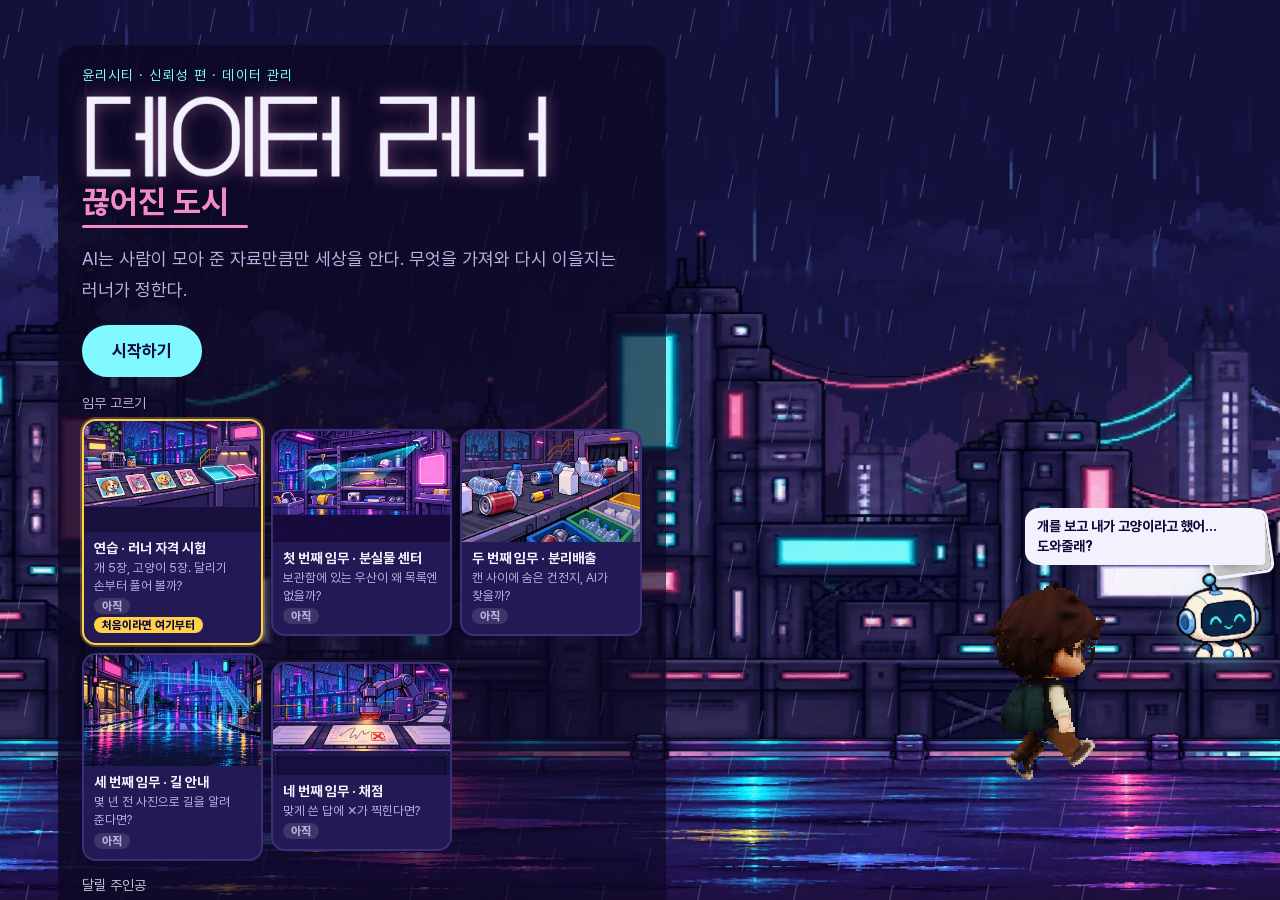
==== commit 134fab9b: "update: 데이터 러너 검토 2026-11-18 5·6번 — 첫 튜토리얼 합격 직후 새로고침하면 튜토리얼을 다시 시키던 것(합격 때 다음 재개 지점 함께 기록), WebGL이 " ====
--- a/index.html
+++ b/index.html
@@ -75,6 +75,7 @@
   <section id="screen-result" class="screen" hidden></section>
   <section id="screen-prep" class="screen" hidden></section>
   <section id="screen-knockout" class="screen" hidden></section>
+  <section id="screen-no3d" class="screen" hidden></section>
   <section id="screen-city" class="screen" hidden></section>
   <section id="screen-chapter" class="screen" hidden></section>
   <section id="screen-outro" class="screen" hidden></section>
